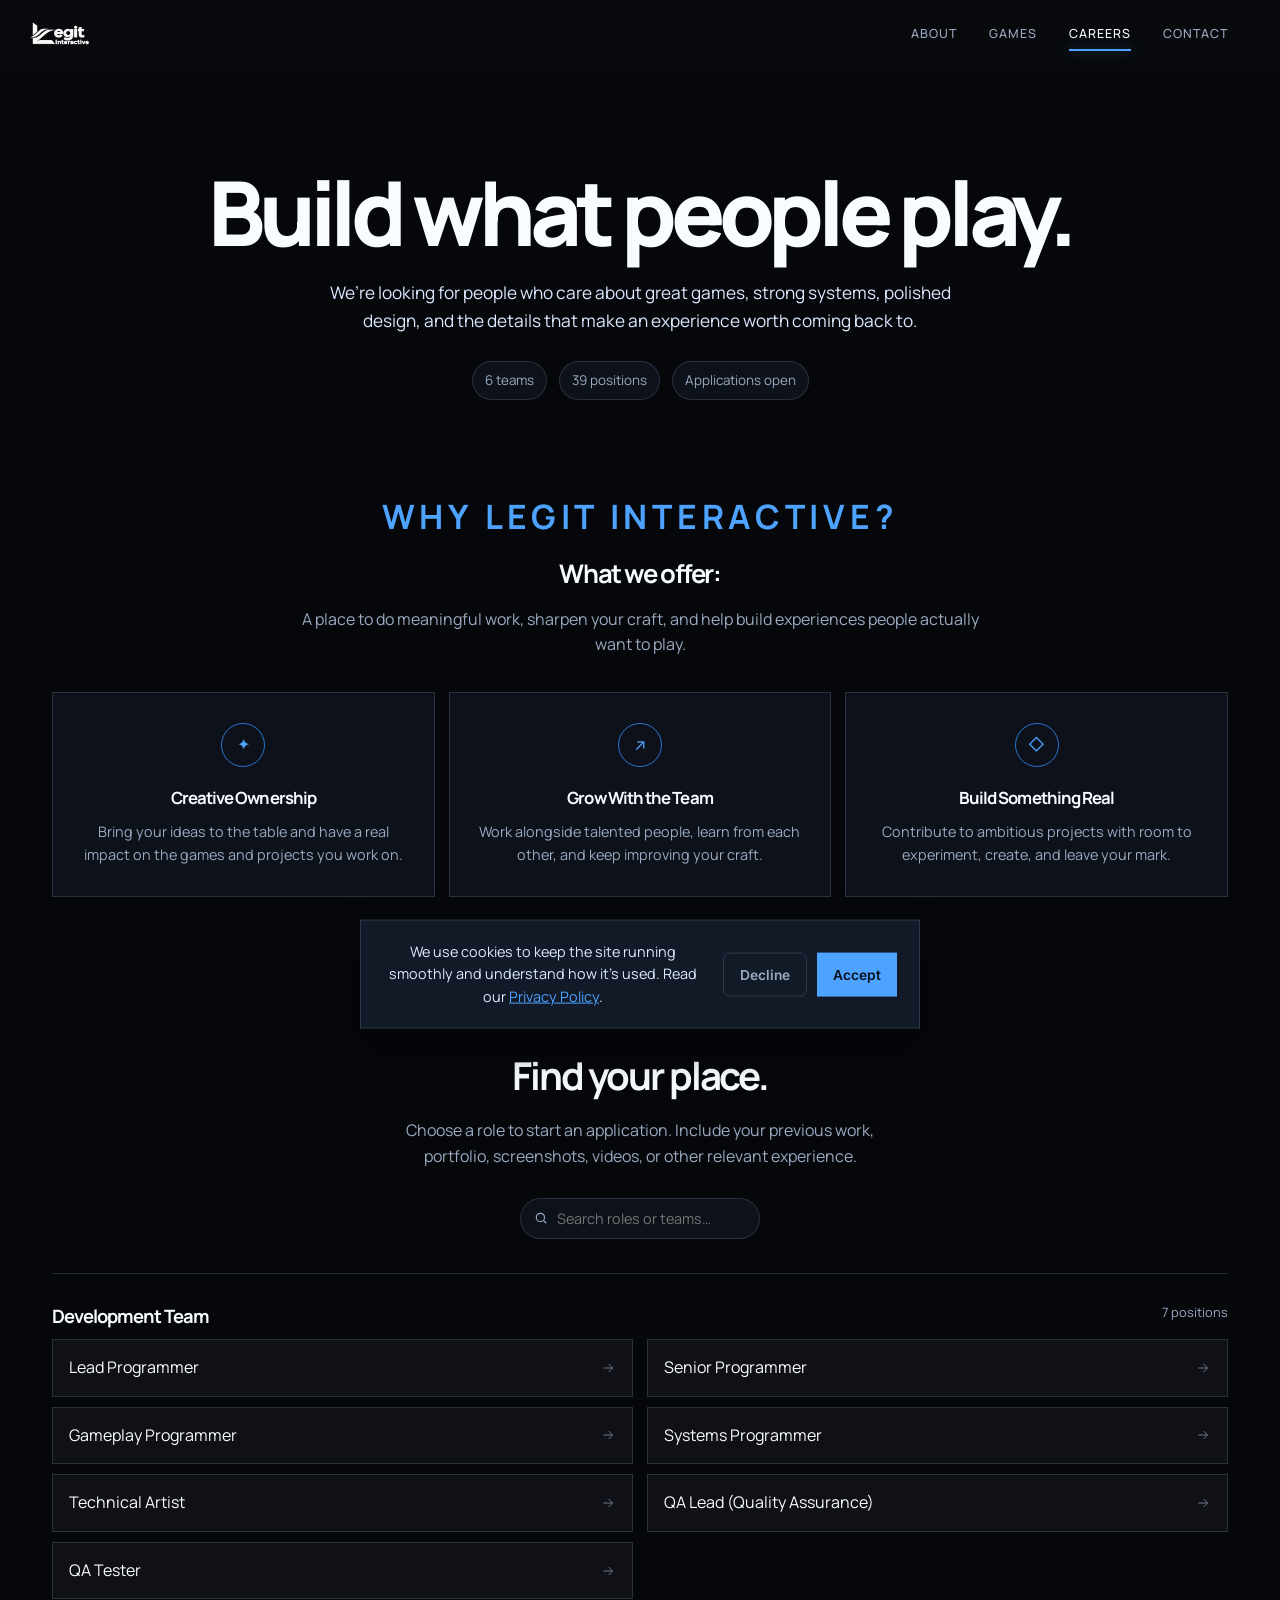
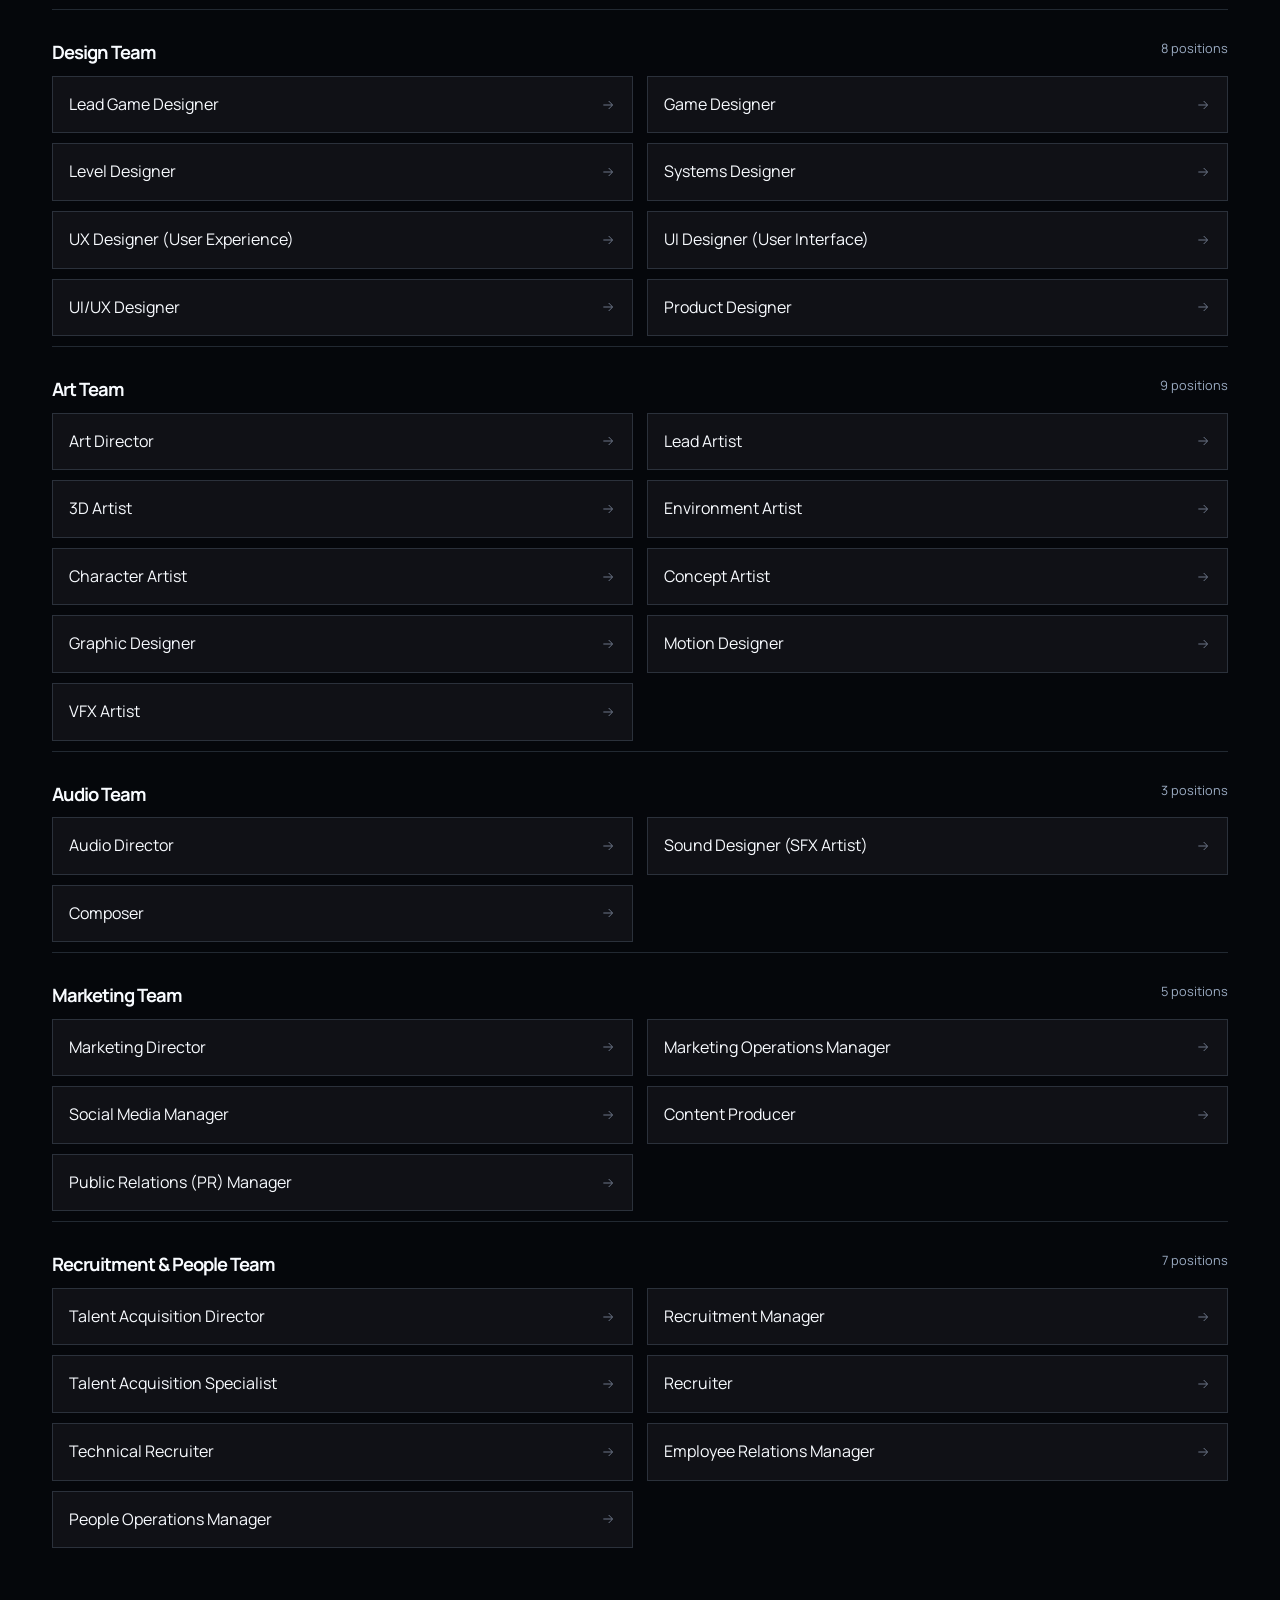
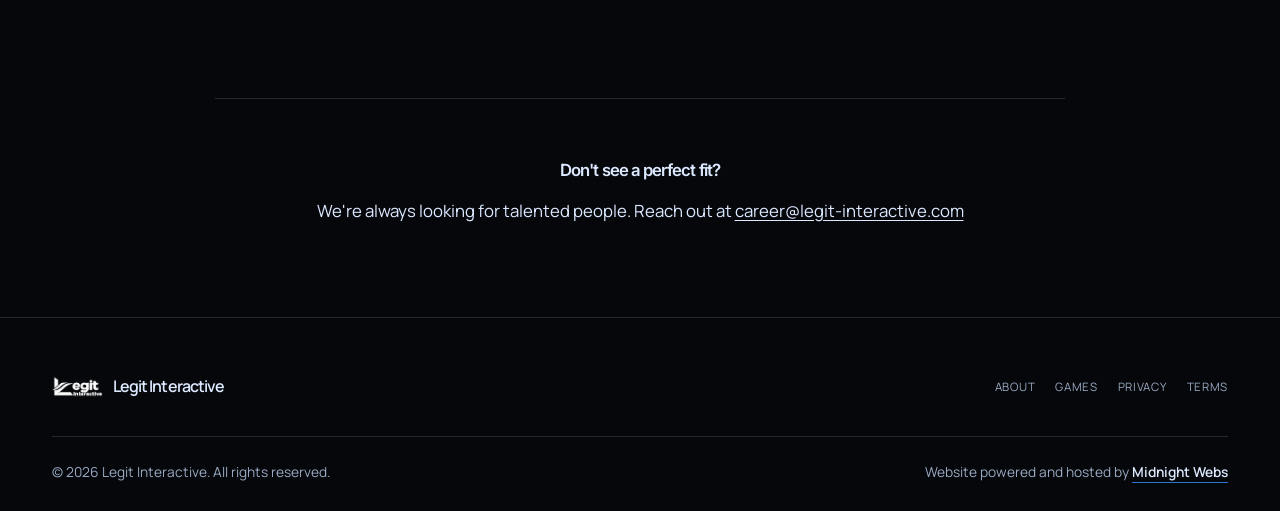
==== careers/index.html @ 6ffa9b50 "Add files via upload" ====
<!doctype html>
<html lang="en">
<head>
<meta charset="utf-8">
<meta name="viewport" content="width=device-width,initial-scale=1">
<title>Careers - Legit Interactive</title>
<meta name="description" content="Join Legit Interactive - explore open roles across development, design, art, audio, marketing, and recruitment as we build original games for Roblox.">
<link rel="icon" type="image/png" href="[data-uri]">
<link rel="preconnect" href="https://fonts.googleapis.com">
<link rel="preconnect" href="https://fonts.gstatic.com" crossorigin>
<link href="https://fonts.googleapis.com/css2?family=Bricolage+Grotesque:wght@400;500;600;700&family=Inter:wght@400;500;600;700&display=swap" rel="stylesheet">
<style>:root{--bg:#0d0e11;--surface:#15161b;--surface-2:#1c1e25;--line:#2a2c33;--silver:#dadce1;--ink:#f3f2ed;--muted:#93959d;--gold:#e7b54b;--gold-dim:#a9803a;--maxw:1180px}*{box-sizing:border-box}html{scroll-behavior:smooth}@media (prefers-reduced-motion: reduce){html{scroll-behavior:auto}*{animation-duration:.001ms !important;animation-iteration-count:1 !important;transition-duration:.001ms !important}}body{margin:0;background:var(--bg);color:var(--ink);font-family:Inter,sans-serif;line-height:1.6;-webkit-font-smoothing:antialiased;text-align:center}h1,h2,h3{font-family:'Bricolage Grotesque',sans-serif;margin:0}a{color:inherit}button,input,textarea{font:inherit}:focus-visible{outline:2px solid var(--gold);outline-offset:3px}#starfield{position:fixed;inset:0;z-index:-1;pointer-events:none}.site-nav{position:fixed;inset:0 0 auto;z-index:100;background:rgba(13,14,17,.72);backdrop-filter:blur(10px);border-bottom:1px solid transparent;transition:.3s}.site-nav.scrolled{border-color:var(--line)}.nav-inner{max-width:var(--maxw);margin:auto;padding:16px 32px;display:flex;align-items:center;justify-content:space-between}.brand{display:flex;align-items:center;margin-left:-22px}.brand img{height:26px;width:auto}.links{display:flex;gap:32px}.links a{text-decoration:none;color:var(--muted);font-size:.94rem;font-weight:500;transition:.2s}.links a:hover,.links a.active{color:var(--ink)}.menu-toggle{display:none;background:none;border:0;color:var(--ink);padding:6px}.hero{max-width:var(--maxw);margin:auto;padding:170px 32px 90px;text-align:center}.eyebrow{color:var(--gold);font-size:.78rem;font-weight:700;letter-spacing:.14em;text-transform:uppercase;margin-bottom:18px}.hero h1{font-size:clamp(3rem,7vw,5.8rem);line-height:.98;max-width:900px;margin-left:auto;margin-right:auto}.hero p{color:var(--silver);font-size:1.08rem;max-width:650px;margin:26px auto}.hero-meta{display:flex;gap:12px;flex-wrap:wrap;justify-content:center}.meta{border:1px solid var(--line);background:var(--surface);padding:8px 12px;border-radius:999px;color:var(--muted);font-size:.84rem}.jobs-section{padding:20px 0 110px}.jobs-wrap,.application-wrap,.footer-inner{max-width:var(--maxw);margin:auto;padding:0 32px}.section-heading{display:flex;flex-direction:column;align-items:center;gap:12px;margin-bottom:28px;text-align:center}.section-heading h2{font-size:clamp(1.8rem,3vw,2.5rem)}.section-heading p{color:var(--muted);max-width:520px;margin:0 auto}.search-wrap{position:relative;width:240px;max-width:100%;margin:0 auto 34px;transition:width .28s cubic-bezier(.16,1,.3,1)}.search-icon{position:absolute;top:50%;left:14px;transform:translateY(-50%);color:var(--muted);pointer-events:none}.search{display:block;width:100%;background:var(--surface);border:1px solid var(--line);color:var(--ink);border-radius:999px;padding:8px 14px 8px 36px;outline:0;text-align:left;font-size:.9rem;transition:border-color .2s ease}.search:focus{border-color:var(--gold-dim)}.team{border-top:1px solid var(--line);padding:28px 0 10px}.team-head{display:flex;justify-content:space-between;margin-bottom:8px}.team-head h3{font-size:1.15rem}.team-count{color:var(--muted);font-size:.8rem}.job-list{display:grid;grid-template-columns:repeat(2,1fr);gap:10px 14px}.job{display:flex;justify-content:space-between;align-items:center;gap:18px;padding:15px 16px;border:1px solid var(--line);background:rgba(21,22,27,.72);color:var(--ink);border-radius:10px;cursor:pointer;transition:.2s}.job:hover{transform:translateY(-1px);border-color:var(--gold-dim);background:var(--surface-2)}.job svg{width:16px;flex-shrink:0;color:var(--muted)}.no-results{display:none;color:var(--muted);padding:30px 0;border-top:1px solid var(--line)}
.why{padding:0 0 90px}.why-wrap{max-width:var(--maxw);margin:auto;padding:0 32px;text-align:center}.why-intro{max-width:700px;margin:0 auto 34px}.why-intro .eyebrow{font-size:2.1rem;letter-spacing:.02em;margin-bottom:10px}.why-intro h2{font-size:1.6rem}.why-intro p{color:var(--muted);margin:12px auto 0}.why-grid{display:grid;grid-template-columns:repeat(3,1fr);gap:14px}.why-card{padding:30px 24px;border:1px solid var(--line);background:var(--surface);border-radius:14px}.why-icon{width:44px;height:44px;border:1px solid var(--gold-dim);border-radius:50%;display:grid;place-items:center;margin:0 auto 18px;color:var(--gold)}.why-card h3{font-size:1.05rem;margin-bottom:8px}.why-card p{color:var(--muted);font-size:.9rem;margin:0}

.application{display:none;padding:100px 0 120px;border-top:1px solid var(--line);background:var(--surface)}.application.show{display:block}.application-grid{display:grid;grid-template-columns:.75fr 1.25fr;gap:70px}.application-intro h2{font-size:clamp(2rem,4vw,3.2rem);line-height:1.05}.application-intro p{color:var(--muted);max-width:390px}.selected-badge{display:inline-flex;margin-top:20px;padding:9px 12px;border:1px solid var(--gold-dim);color:var(--gold);border-radius:999px;font-size:.82rem;font-weight:600}.form-card{background:var(--bg);border:1px solid var(--line);border-radius:14px;padding:26px}.field{margin-bottom:18px}.field label{display:block;color:var(--silver);font-size:.86rem;font-weight:600;margin-bottom:8px}.field input,.field textarea{width:100%;border:1px solid var(--line);background:var(--surface);color:var(--ink);border-radius:9px;padding:12px 13px;outline:0;text-align:left}.field input:focus,.field textarea:focus{border-color:var(--gold-dim)}.field textarea{min-height:270px;resize:vertical}.two{display:grid;grid-template-columns:1fr 1fr;gap:14px}.file-box{border:1px dashed #3a3c44;border-radius:9px;padding:14px;background:var(--surface)}.file-box input{border:0;padding:0;background:none}.hint{color:var(--muted);font-size:.76rem;margin-top:7px}.submit-row{display:flex;align-items:center;justify-content:space-between;gap:18px}.submit{border:0;background:var(--gold);color:#141209;padding:13px 20px;border-radius:9px;font-weight:700;cursor:pointer}.back{border:0;background:none;color:var(--muted);cursor:pointer}.back:hover{color:var(--ink)}footer{border-top:1px solid var(--line);padding:56px 0 28px}.footer-top{display:flex;justify-content:space-between;align-items:center;gap:32px;flex-wrap:wrap;padding-bottom:36px;border-bottom:1px solid var(--line)}.footer-brand{display:flex;align-items:center;gap:10px}.footer-brand img{height:22px}.footer-brand span{font-family:'Bricolage Grotesque';font-weight:600;color:var(--silver)}.footer-links{display:flex;gap:24px}.footer-links a{color:var(--muted);text-decoration:none;font-size:.9rem}.footer-bottom{padding-top:24px;display:flex;justify-content:space-between;align-items:center;gap:16px;flex-wrap:wrap;color:var(--muted);font-size:.86rem}.footer-bottom a.midnight{color:var(--silver);text-decoration:none;font-weight:600;border-bottom:1px solid var(--gold-dim);padding-bottom:1px;transition:color .2s ease, border-color .2s ease}.footer-bottom a.midnight:hover{color:var(--gold);border-color:var(--gold)}.cookie-banner{position:fixed;left:24px;right:24px;bottom:24px;max-width:560px;margin:0 auto;background:var(--surface-2);border:1px solid var(--line);border-radius:12px;padding:20px 22px;display:flex;align-items:center;gap:20px;box-shadow:0 20px 40px rgba(0,0,0,.4);z-index:200;transform:translateY(140%);transition:transform .5s cubic-bezier(.16,1,.3,1)}.cookie-banner.show{transform:translateY(0)}.cookie-banner p{margin:0;font-size:.9rem;color:var(--silver);line-height:1.55;flex:1}.cookie-actions{display:flex;gap:10px;flex-shrink:0}.cookie-actions button{border:none;border-radius:7px;padding:10px 16px;font-size:.86rem;font-weight:600;cursor:pointer;font-family:Inter,sans-serif}.cookie-accept{background:var(--gold);color:#141209}.cookie-accept:hover{background:#f2c667}.cookie-decline{background:transparent;color:var(--muted);border:1px solid var(--line) !important}.cookie-decline:hover{color:var(--ink)}@media(max-width:860px){.links{position:fixed;top:64px;left:0;right:0;background:var(--bg);border-bottom:1px solid var(--line);flex-direction:column;gap:0;padding:8px 32px 20px;transform:translateY(-140%);opacity:0;pointer-events:none;transition:.35s}.links.open{transform:translateY(0);opacity:1;pointer-events:auto}.links a{width:100%;padding:12px 0}.menu-toggle{display:block}.section-heading{display:block}.section-heading p{text-align:center;margin-top:10px}.why-grid{grid-template-columns:1fr}.why-wrap{padding-left:20px;padding-right:20px}.job-list{grid-template-columns:1fr}.application-grid{grid-template-columns:1fr;gap:38px}.two{grid-template-columns:1fr}}@media(max-width:560px){.nav-inner,.hero,.jobs-wrap,.application-wrap,.footer-inner{padding-left:20px;padding-right:20px}.form-card{padding:18px}.submit-row{flex-direction:column-reverse;align-items:stretch}.submit{width:100%}.back{text-align:center}.cookie-banner{left:16px;right:16px;bottom:16px;flex-direction:column;align-items:stretch}.cookie-actions{justify-content:flex-end}}
.fit-section{padding:30px 32px 85px;text-align:center}
.fit-wrap{max-width:850px;margin:0 auto;border-top:1px solid var(--line);padding-top:58px}
.fit-eyebrow{color:var(--gold);font-size:.75rem;font-weight:700;letter-spacing:.14em;text-transform:uppercase;margin-bottom:12px}
.fit-wrap h2{font-family:Inter,sans-serif;font-size:1.05rem;font-weight:600;color:var(--silver)}
.fit-wrap p{font-size:1.05rem;color:var(--silver);margin:14px auto 0}
.fit-wrap a{color:var(--silver);text-underline-offset:3px}
.fit-wrap a:hover{color:var(--gold)}
.rights{color:var(--silver);font-size:1.05rem;margin:25px auto 0;max-width:800px}
.rights strong{color:var(--silver);font-weight:500}
.rights a{color:var(--silver)}
.rights{display:none!important}
.fit-section{padding-bottom:92px}
.why-card,.job,.form-card{border-radius:0!important}
.job:hover{border-color:var(--gold)!important}
.submit{background:var(--gold)!important;color:#101307!important;border-radius:0!important}
.footer-links{flex-wrap:wrap}


</style>
<link rel="stylesheet" href="../assets/refresh.css">
</head>
<body>
<canvas id="starfield">
</canvas>
<header class="site-nav" id="siteNav">
<div class="nav-inner">
<a href="../index.html" class="brand">
<img src="[data-uri]" alt="Legit Interactive">
</a>
<button class="menu-toggle" id="menuToggle" aria-label="Toggle menu" aria-expanded="false">
<svg viewBox="0 0 24 24" width="22" height="22" fill="none" stroke="currentColor" stroke-width="1.8">
<path d="M3 6h18M3 12h18M3 18h18"/>
</svg>
</button>
<nav class="links" id="navLinks">
<a href="../index.html#about">About</a>
<a href="../index.html#games">Games</a>
<a href="/careers/" class="active">Careers</a>
<a href="../index.html#contact">Contact</a>
</nav>
</div>
</header>
<main>
<section class="hero">
<h1>Build what people play.</h1>
<p>We’re looking for people who care about great games, strong systems, polished design, and the details that make an experience worth coming back to.</p>
<div class="hero-meta">
<span class="meta">6 teams</span>
<span class="meta">39 positions</span>
<span class="meta">Applications open</span>
</div>
</section>
<section class="why">
  <div class="why-wrap">
    <div class="why-intro">
      <div class="eyebrow">Why Legit Interactive?</div>
      <h2>What we offer:</h2>
      <p>A place to do meaningful work, sharpen your craft, and help build experiences people actually want to play.</p>
    </div>
    <div class="why-grid">
      <article class="why-card">
<div class="why-icon">✦</div>
<h3>Creative Ownership</h3>
<p>Bring your ideas to the table and have a real impact on the games and projects you work on.</p>
</article>
      <article class="why-card">
<div class="why-icon">↗</div>
<h3>Grow With the Team</h3>
<p>Work alongside talented people, learn from each other, and keep improving your craft.</p>
</article>
      <article class="why-card">
<div class="why-icon">◇</div>
<h3>Build Something Real</h3>
<p>Contribute to ambitious projects with room to experiment, create, and leave your mark.</p>
</article>
    </div>
  </div>
</section>

<script src="../assets/site.js"></script>
<section class="jobs-section">
<div class="jobs-wrap">
<div class="section-heading">
<div>
<div class="eyebrow">Open positions</div>
<h2>Find your place.</h2>
</div>
<p>Choose a role to start an application. Include your previous work, portfolio, screenshots, videos, or other relevant experience.</p>
</div>
<div class="search-wrap" id="searchWrap">
<svg class="search-icon" viewBox="0 0 24 24" width="14" height="14" fill="none" stroke="currentColor" stroke-width="2">
<circle cx="11" cy="11" r="7"/>
<path d="m21 21-4.3-4.3"/>
</svg>
<input class="search" id="jobSearch" type="search" placeholder="Search roles or teams…">
</div>
<div id="teams">
</div>
<div class="no-results" id="noResults">No roles match your search.</div>
</div>
</section>
<section class="application" id="application">
<div class="application-wrap">
<button type="button" class="application-close" id="closeApplication" aria-label="Close application">×</button>
<div class="application-grid">
<div class="application-intro">
<div class="eyebrow">Application</div>
<h2>Tell us what you can build.</h2>
<p>Give us a clear picture of your experience. Links to previous work, portfolios, games, GitHub projects, videos, screenshots, or other examples are welcome.</p>
<div class="selected-badge" id="selectedBadge">Role selected</div>
</div>
<form class="form-card" id="careerForm" action="https://formsubmit.co/career@legit-interactive.com" method="POST" enctype="multipart/form-data">
<input type="hidden" name="_subject" id="emailSubject">
<input type="hidden" name="_captcha" value="false">
<input type="hidden" name="_template" value="table">
<input type="hidden" name="Selected Position" id="selectedPosition">
<div class="two">
<div class="field">
<label>Name</label>
<input name="Name" required placeholder="Your name">
</div>
<div class="field">
<label>Email</label>
<input name="Email" type="email" required placeholder="you@example.com">
</div>
</div>
<div class="two">
<div class="field">
<label>Roblox username</label>
<input name="Roblox Username" placeholder="@username">
</div>
<div class="field">
<label>Portfolio / links</label>
<input name="Portfolio" placeholder="https://…">
</div>
</div>
<div class="field">
<label>Experience & previous work</label>
<textarea name="Experience" required placeholder="Tell us about your experience, what you’ve worked on, what you contributed, and why you’d be a good fit for this role.">
</textarea>
<div class="hint">You can paste multiple links here too.</div>
</div>
<div class="field">
<label>Attachments</label>
<div class="file-box">
<input name="Attachments" id="attachments" type="file" multiple accept="image/*,.pdf,.zip,.rar,.txt,.doc,.docx">
<div class="hint">Add screenshots, artwork, documents, or other examples of your work.</div>
</div>
</div>
<div class="application-consents">
<label><input type="checkbox" id="ageConsent" required> <span>I confirm that I am 16 years of age or older.</span></label>
<label><input type="checkbox" id="legalConsent" required> <span>I agree to the <a href="../terms/" target="_blank" rel="noopener">Terms &amp; Conditions</a> and <a href="../privacy/" target="_blank" rel="noopener">Privacy Policy</a>.</span></label>
</div>
<div class="submit-row">
<button type="button" class="back" id="backToJobs">← Choose another role</button>
<button type="submit" class="submit" disabled>Send application</button>
</div>
</form>
</div>
</div>
</section>
<section class="fit-section">
<div class="fit-wrap">
<h2>Don't see a perfect fit?</h2>
<p>We're always looking for talented people. Reach out at <a href="mailto:career@legit-interactive.com">career@legit-interactive.com</a>
</p>
</div>
</section>
</main>
<footer>
<div class="footer-inner">
<div class="footer-top">
<div class="footer-brand">
<img src="[data-uri]" alt="Legit Interactive">
<span>Legit Interactive</span>
</div>
<div class="footer-links">
<a href="../index.html#about">About</a>
<a href="../index.html#games">Games</a>
<a href="../privacy/">Privacy</a>
<a href="../terms/">Terms</a>
</div>
</div>
<div class="footer-bottom">
<span>© 2026 Legit Interactive. All rights reserved.</span>
<span>Website powered and hosted by <a class="midnight" href="https://midnightwebs.com" target="_blank" rel="noopener">Midnight Webs</a>
</span>
</div>
</div>
</footer>
<script>const jobs={"Development Team": ["Lead Programmer", "Senior Programmer", "Gameplay Programmer", "Systems Programmer", "Technical Artist", "QA Lead (Quality Assurance)", "QA Tester"], "Design Team": ["Lead Game Designer", "Game Designer", "Level Designer", "Systems Designer", "UX Designer (User Experience)", "UI Designer (User Interface)", "UI/UX Designer", "Product Designer"], "Art Team": ["Art Director", "Lead Artist", "3D Artist", "Environment Artist", "Character Artist", "Concept Artist", "Graphic Designer", "Motion Designer", "VFX Artist"], "Audio Team": ["Audio Director", "Sound Designer (SFX Artist)", "Composer"], "Marketing Team": ["Marketing Director", "Marketing Operations Manager", "Social Media Manager", "Content Producer", "Public Relations (PR) Manager"], "Recruitment & People Team": ["Talent Acquisition Director", "Recruitment Manager", "Talent Acquisition Specialist", "Recruiter", "Technical Recruiter", "Employee Relations Manager", "People Operations Manager"]};const teams=document.getElementById('teams'),search=document.getElementById('jobSearch'),app=document.getElementById('application'),badge=document.getElementById('selectedBadge'),selected=document.getElementById('selectedPosition'),subject=document.getElementById('emailSubject');function render(q=''){q=q.toLowerCase().trim();teams.innerHTML='';let count=0;Object.entries(jobs).forEach(([team,roles])=>{const r=roles.filter(x=>!q||team.toLowerCase().includes(q)||x.toLowerCase().includes(q));if(!r.length)return;count+=r.length;const el=document.createElement('div');el.className='team';el.innerHTML=`<div class="team-head">
<h3>${team}</h3>
<span class="team-count">${r.length} ${r.length===1?'position':'positions'}</span>
</div>
<div class="job-list">${r.map(x=>`<button type="button" class="job" data-job="${x.replaceAll('"','&quot;')}">
<span>${x}</span>
<svg viewBox="0 0 24 24" fill="none" stroke="currentColor">
<path d="M5 12h13M13 6l6 6-6 6"/>
</svg>
</button>`).join('')}</div>`;teams.appendChild(el);});document.getElementById('noResults').style.display=count?'none':'block';document.querySelectorAll('.job').forEach(b=>b.onclick=()=>openApp(b.dataset.job))}function openApp(role){badge.textContent=role;selected.value=role;subject.value=role+' Application';app.classList.add('show');history.replaceState(null,'','#application');app.scrollIntoView({behavior:'smooth'})}search.oninput=()=>render(search.value);(function(){const wrap=document.getElementById('searchWrap'),input=document.getElementById('jobSearch');if(!wrap||!input)return;const baseWidth=240,maxWidth=420,buffer=64;const measurer=document.createElement('span');measurer.style.cssText='position:fixed;visibility:hidden;white-space:pre;top:-9999px;left:-9999px;';document.body.appendChild(measurer);function resize(){const cs=getComputedStyle(input);measurer.style.font=cs.font;measurer.style.letterSpacing=cs.letterSpacing;measurer.textContent=input.value||input.placeholder||'';const needed=measurer.offsetWidth+buffer;const containerLimit=wrap.parentElement?wrap.parentElement.clientWidth:maxWidth;const cap=Math.max(baseWidth,Math.min(maxWidth,containerLimit));const target=Math.max(baseWidth,Math.min(needed,cap));wrap.style.width=target+'px';}input.addEventListener('input',resize);window.addEventListener('resize',resize);resize();})();document.getElementById('backToJobs').onclick=()=>{app.classList.remove('show');history.replaceState(null,'','#careers');document.querySelector('.jobs-section').scrollIntoView({behavior:'smooth'})};const nav=document.getElementById('siteNav');addEventListener('scroll',()=>nav.classList.toggle('scrolled',scrollY>12),{passive:true});const toggle=document.getElementById('menuToggle'),links=document.getElementById('navLinks');toggle.onclick=()=>{const o=links.classList.toggle('open');toggle.setAttribute('aria-expanded',o)};links.querySelectorAll('a').forEach(a=>a.onclick=()=>{links.classList.remove('open');toggle.setAttribute('aria-expanded','false')});(function(){const canvas=document.getElementById('starfield');const ctx=canvas.getContext('2d');const reduced=window.matchMedia('(prefers-reduced-motion: reduce)').matches;let stars=[];let w=0,h=0;function initStars(){const density=11000;const count=Math.min(220,Math.floor((w*h)/density));stars=Array.from({length:count},()=>({x:Math.random()*w,y:Math.random()*h,r:Math.random()*1.3+0.3,baseAlpha:Math.random()*0.45+0.25,twinkleSpeed:Math.random()*0.0016+0.0006,twinklePhase:Math.random()*Math.PI*2,driftX:(Math.random()-0.5)*0.045,driftY:-(Math.random()*0.03+0.008)}));}function resize(){const dpr=Math.min(window.devicePixelRatio||1,2);w=window.innerWidth;h=window.innerHeight;canvas.width=w*dpr;canvas.height=h*dpr;canvas.style.width=w+'px';canvas.style.height=h+'px';ctx.setTransform(dpr,0,0,dpr,0,0);initStars();if(reduced)render(0);}function render(t){ctx.clearRect(0,0,w,h);for(const s of stars){if(!reduced){s.x+=s.driftX;s.y+=s.driftY;if(s.x<-4)s.x=w+4;if(s.x>w+4)s.x=-4;if(s.y<-4)s.y=h+4;}const alpha=reduced?s.baseAlpha:s.baseAlpha+Math.sin(t*s.twinkleSpeed+s.twinklePhase)*0.25;ctx.beginPath();ctx.arc(s.x,s.y,s.r,0,Math.PI*2);ctx.fillStyle=`rgba(218,220,225,${Math.max(0,Math.min(1,alpha))})`;ctx.fill();}if(!reduced)requestAnimationFrame(render);}resize();window.addEventListener('resize',resize);requestAnimationFrame(render);})();render();(function(){const banner=document.getElementById('cookieBanner');const accept=document.getElementById('cookieAccept');const decline=document.getElementById('cookieDecline');function hasConsentCookie(){return document.cookie.split('; ').some(c=>c.startsWith('legit_cookie_consent='));}function setConsentCookie(value){const oneYear=60*60*24*365;document.cookie=`legit_cookie_consent=${value}; max-age=${oneYear}; path=/; SameSite=Lax`;}if(!hasConsentCookie()){window.setTimeout(()=>banner.classList.add('show'),900);}accept.addEventListener('click',()=>{setConsentCookie('accepted');banner.classList.remove('show');});decline.addEventListener('click',()=>{setConsentCookie('declined');banner.classList.remove('show');});})();</script>
<div class="cookie-banner" id="cookieBanner" role="dialog" aria-live="polite" aria-label="Cookie notice">
<p>We use cookies to keep the site running smoothly and understand how it's used. Read our <a href="../privacy/">Privacy Policy</a>.</p>
<div class="cookie-actions">
<button class="cookie-decline" id="cookieDecline">Decline</button>
<button class="cookie-accept" id="cookieAccept">Accept</button>
</div>
</div>
</body>
</html>
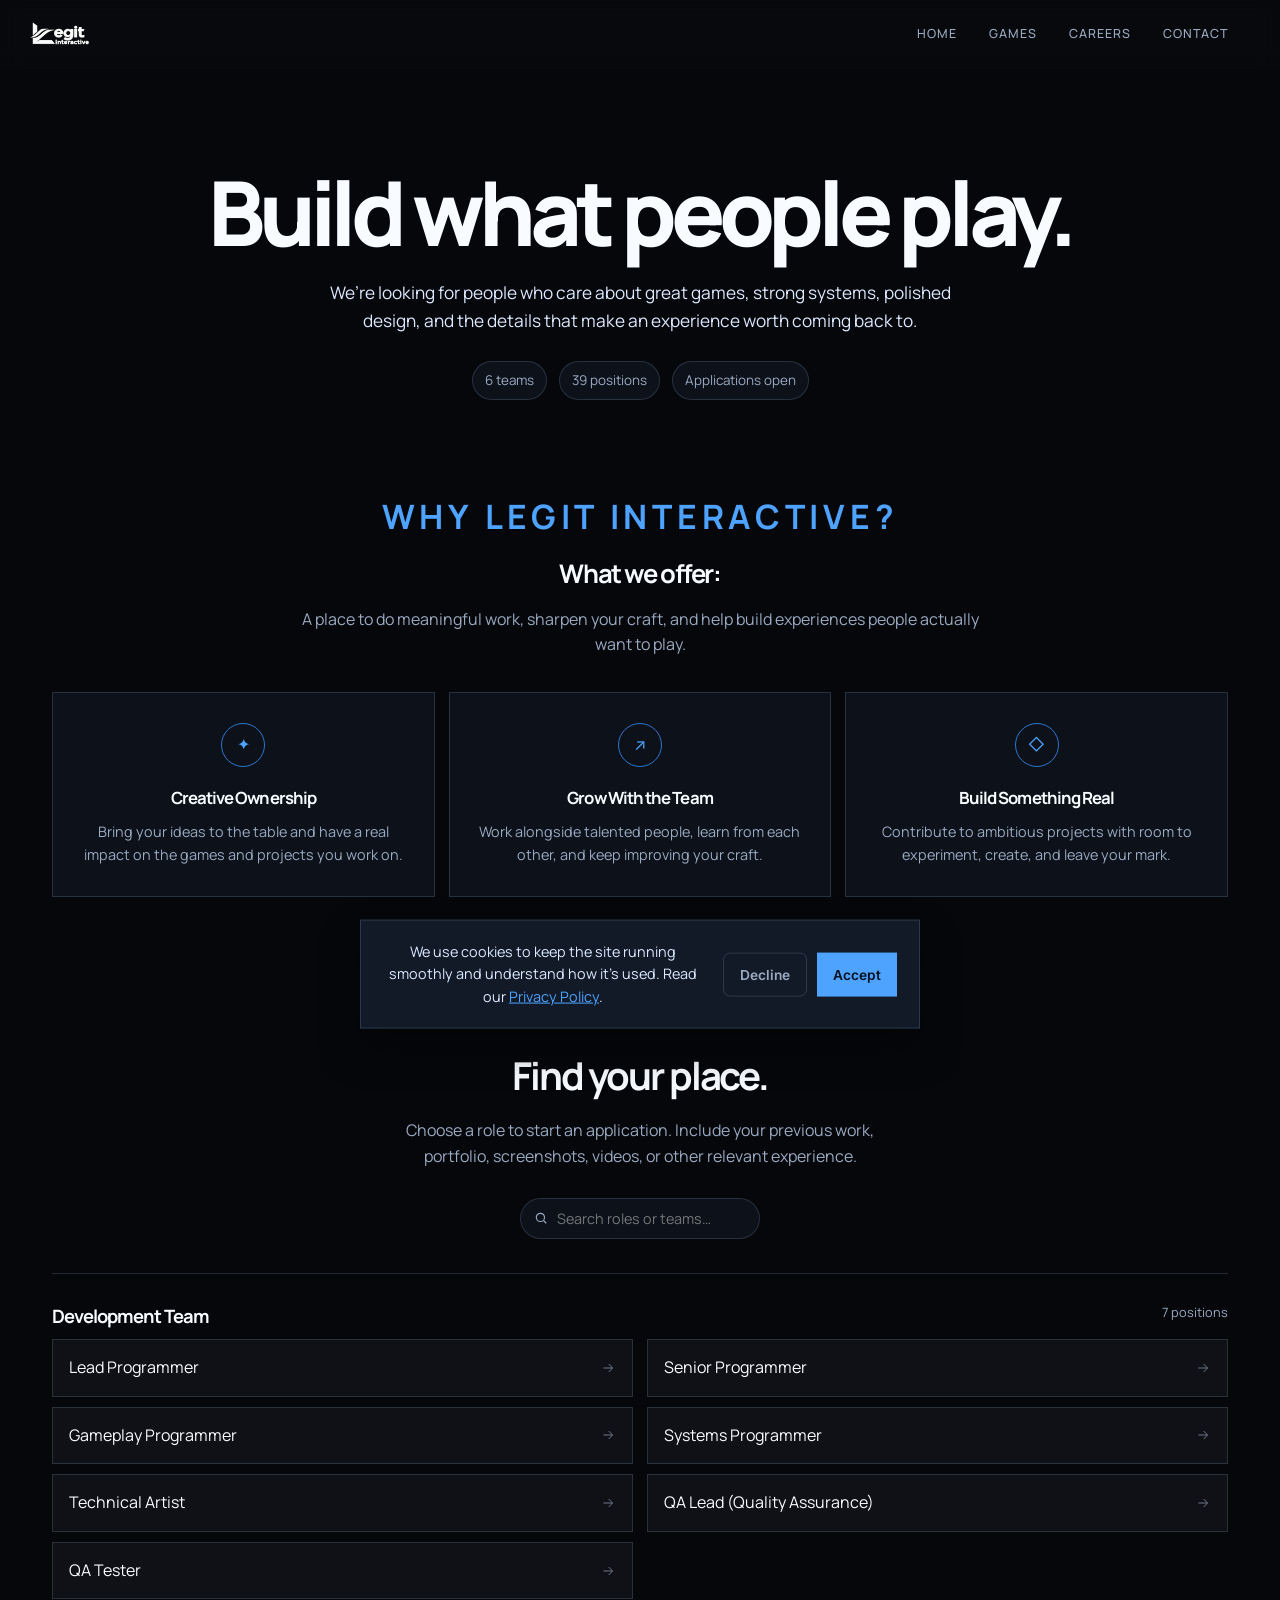
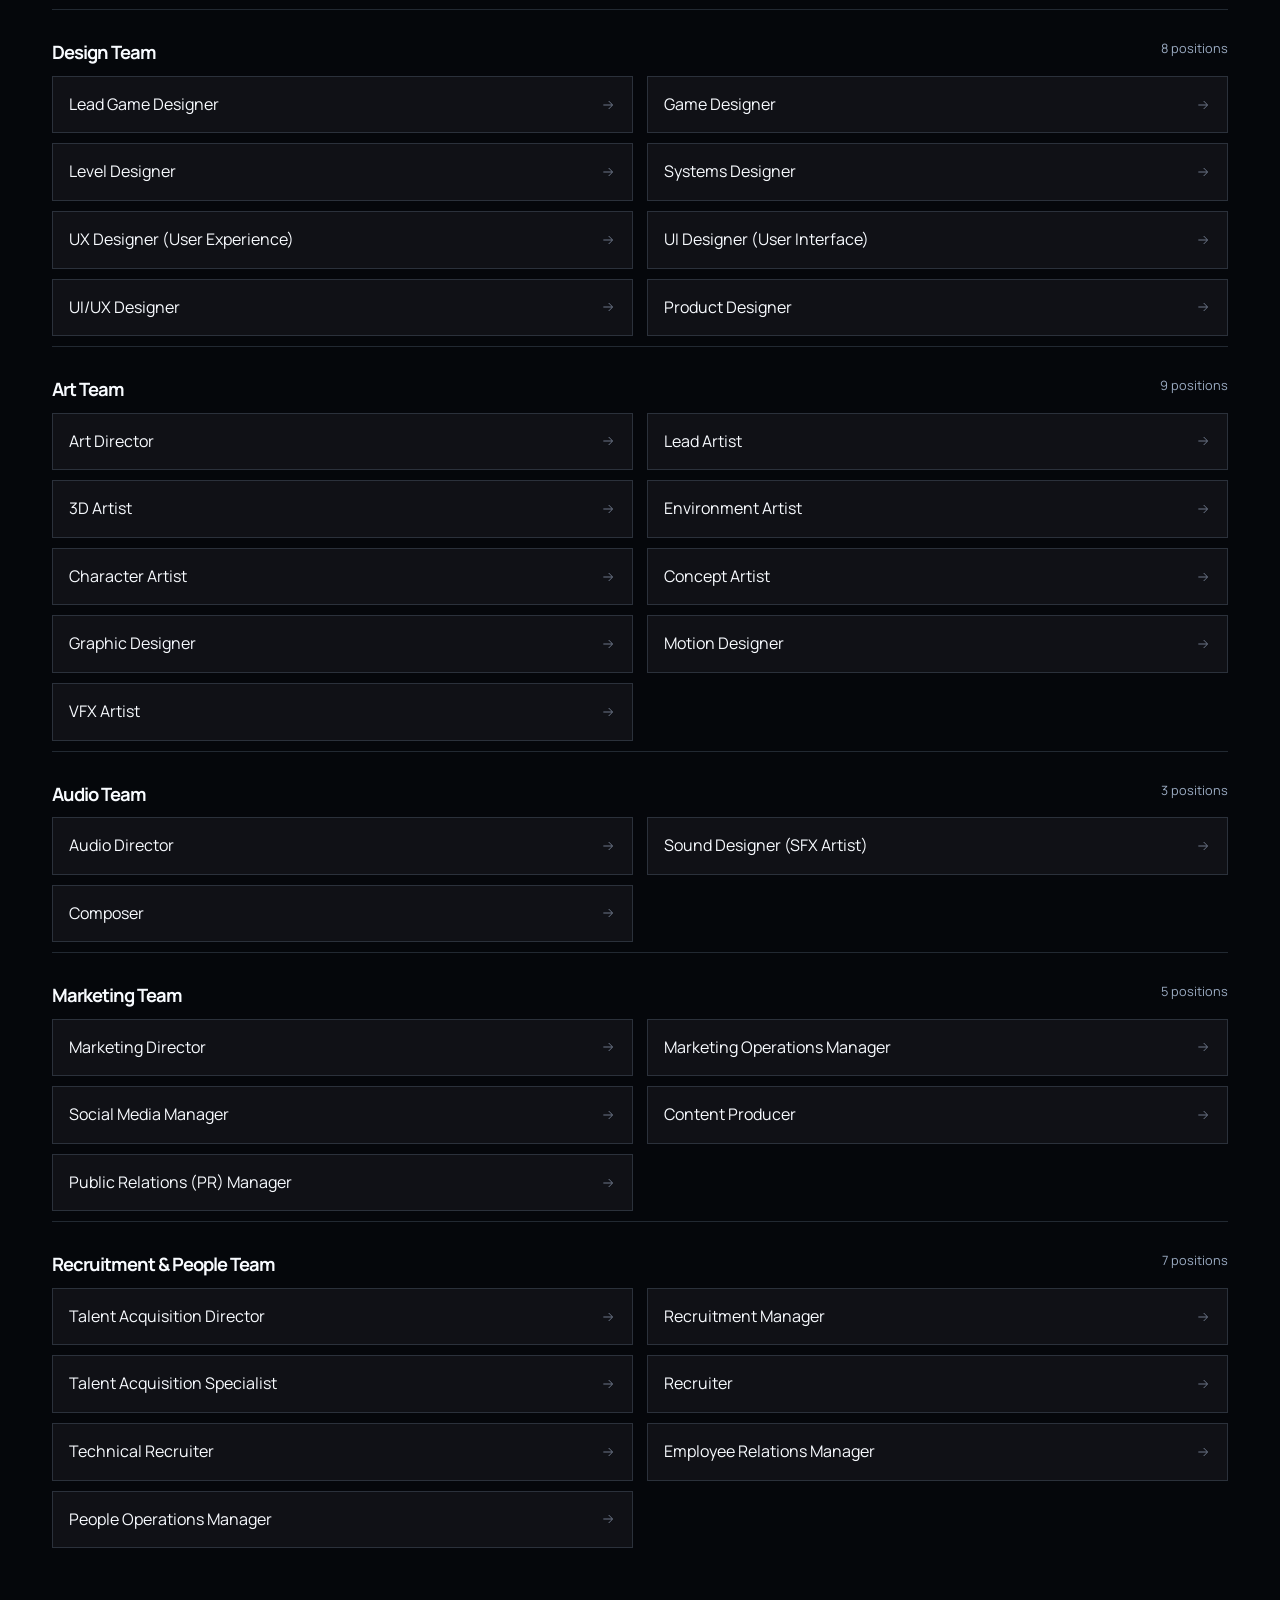
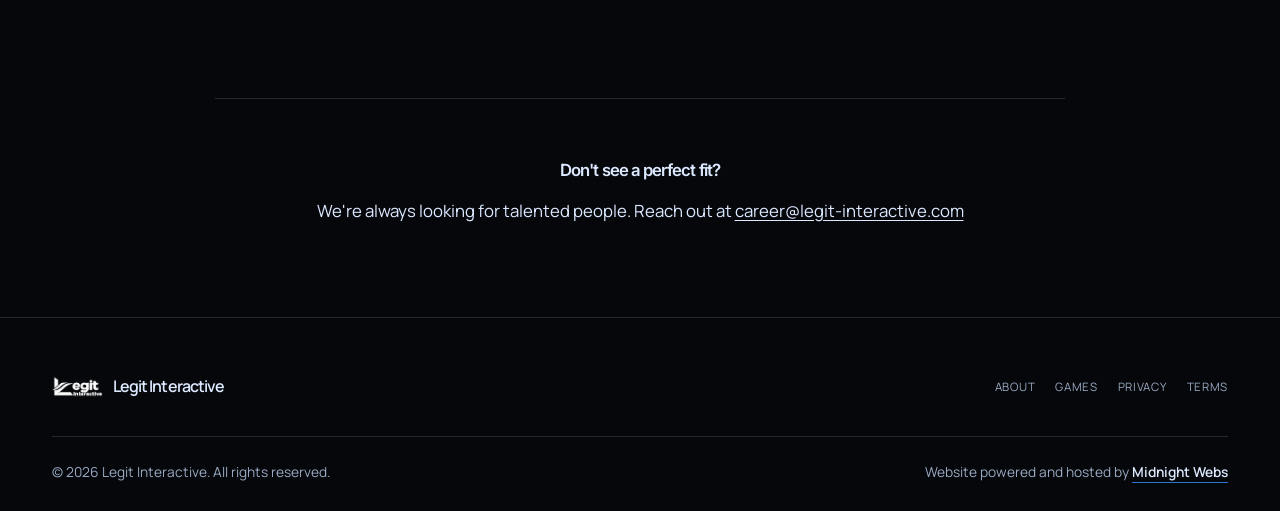
==== commit a07be7f6: "Add files via upload" ====
--- a/careers/index.html
+++ b/careers/index.html
@@ -9,7 +9,7 @@
 <link rel="preconnect" href="https://fonts.googleapis.com">
 <link rel="preconnect" href="https://fonts.gstatic.com" crossorigin>
 <link href="https://fonts.googleapis.com/css2?family=Bricolage+Grotesque:wght@400;500;600;700&family=Inter:wght@400;500;600;700&display=swap" rel="stylesheet">
-<style>:root{--bg:#0d0e11;--surface:#15161b;--surface-2:#1c1e25;--line:#2a2c33;--silver:#dadce1;--ink:#f3f2ed;--muted:#93959d;--gold:#e7b54b;--gold-dim:#a9803a;--maxw:1180px}*{box-sizing:border-box}html{scroll-behavior:smooth}@media (prefers-reduced-motion: reduce){html{scroll-behavior:auto}*{animation-duration:.001ms !important;animation-iteration-count:1 !important;transition-duration:.001ms !important}}body{margin:0;background:var(--bg);color:var(--ink);font-family:Inter,sans-serif;line-height:1.6;-webkit-font-smoothing:antialiased;text-align:center}h1,h2,h3{font-family:'Bricolage Grotesque',sans-serif;margin:0}a{color:inherit}button,input,textarea{font:inherit}:focus-visible{outline:2px solid var(--gold);outline-offset:3px}#starfield{position:fixed;inset:0;z-index:-1;pointer-events:none}.site-nav{position:fixed;inset:0 0 auto;z-index:100;background:rgba(13,14,17,.72);backdrop-filter:blur(10px);border-bottom:1px solid transparent;transition:.3s}.site-nav.scrolled{border-color:var(--line)}.nav-inner{max-width:var(--maxw);margin:auto;padding:16px 32px;display:flex;align-items:center;justify-content:space-between}.brand{display:flex;align-items:center;margin-left:-22px}.brand img{height:26px;width:auto}.links{display:flex;gap:32px}.links a{text-decoration:none;color:var(--muted);font-size:.94rem;font-weight:500;transition:.2s}.links a:hover,.links a.active{color:var(--ink)}.menu-toggle{display:none;background:none;border:0;color:var(--ink);padding:6px}.hero{max-width:var(--maxw);margin:auto;padding:170px 32px 90px;text-align:center}.eyebrow{color:var(--gold);font-size:.78rem;font-weight:700;letter-spacing:.14em;text-transform:uppercase;margin-bottom:18px}.hero h1{font-size:clamp(3rem,7vw,5.8rem);line-height:.98;max-width:900px;margin-left:auto;margin-right:auto}.hero p{color:var(--silver);font-size:1.08rem;max-width:650px;margin:26px auto}.hero-meta{display:flex;gap:12px;flex-wrap:wrap;justify-content:center}.meta{border:1px solid var(--line);background:var(--surface);padding:8px 12px;border-radius:999px;color:var(--muted);font-size:.84rem}.jobs-section{padding:20px 0 110px}.jobs-wrap,.application-wrap,.footer-inner{max-width:var(--maxw);margin:auto;padding:0 32px}.section-heading{display:flex;flex-direction:column;align-items:center;gap:12px;margin-bottom:28px;text-align:center}.section-heading h2{font-size:clamp(1.8rem,3vw,2.5rem)}.section-heading p{color:var(--muted);max-width:520px;margin:0 auto}.search-wrap{position:relative;width:240px;max-width:100%;margin:0 auto 34px;transition:width .28s cubic-bezier(.16,1,.3,1)}.search-icon{position:absolute;top:50%;left:14px;transform:translateY(-50%);color:var(--muted);pointer-events:none}.search{display:block;width:100%;background:var(--surface);border:1px solid var(--line);color:var(--ink);border-radius:999px;padding:8px 14px 8px 36px;outline:0;text-align:left;font-size:.9rem;transition:border-color .2s ease}.search:focus{border-color:var(--gold-dim)}.team{border-top:1px solid var(--line);padding:28px 0 10px}.team-head{display:flex;justify-content:space-between;margin-bottom:8px}.team-head h3{font-size:1.15rem}.team-count{color:var(--muted);font-size:.8rem}.job-list{display:grid;grid-template-columns:repeat(2,1fr);gap:10px 14px}.job{display:flex;justify-content:space-between;align-items:center;gap:18px;padding:15px 16px;border:1px solid var(--line);background:rgba(21,22,27,.72);color:var(--ink);border-radius:10px;cursor:pointer;transition:.2s}.job:hover{transform:translateY(-1px);border-color:var(--gold-dim);background:var(--surface-2)}.job svg{width:16px;flex-shrink:0;color:var(--muted)}.no-results{display:none;color:var(--muted);padding:30px 0;border-top:1px solid var(--line)}
+<style>:root{--bg:#0d0e11;--surface:#15161b;--surface-2:#1c1e25;--line:#2a2c33;--silver:#dadce1;--ink:#f3f2ed;--muted:#93959d;--gold:#e7b54b;--gold-dim:#a9803a;--maxw:1180px}*{box-sizing:border-box}html{scroll-behavior:smooth}@media (prefers-reduced-motion: reduce){html{scroll-behavior:auto}*{animation-duration:.001ms !important;animation-iteration-count:1 !important;transition-duration:.001ms !important}}body{margin:0;background:var(--bg);color:var(--ink);font-family:Inter,sans-serif;line-height:1.6;-webkit-font-smoothing:antialiased;text-align:center}h1,h2,h3{font-family:'Bricolage Grotesque',sans-serif;margin:0}a{color:inherit}button,input,textarea{font:inherit}:focus-visible{outline:2px solid var(--gold);outline-offset:3px}#starfield{position:fixed;inset:0;z-index:-1;pointer-events:none}.site-nav{position:fixed;inset:0 0 auto;z-index:100;background:rgba(13,14,17,.72);backdrop-filter:blur(10px);border-bottom:1px solid transparent;transition:.3s}.site-nav.scrolled{border-color:var(--line)}.nav-inner{max-width:var(--maxw);margin:0 auto;padding:16px 32px;display:flex;align-items:center;justify-content:space-between}.brand{display:flex;align-items:center;gap:10px;text-decoration:none;margin-left:-22px}.brand img{height:26px;width:auto}.links{display:flex;align-items:center;gap:32px}.links a{text-decoration:none;color:var(--muted);font-size:.94rem;font-weight:500;transition:color .2s ease}.links a:hover,.links a.active{color:var(--ink)}.menu-toggle{display:none;background:none;border:0;color:var(--ink);padding:6px}.hero{max-width:var(--maxw);margin:auto;padding:170px 32px 90px;text-align:center}.eyebrow{color:var(--gold);font-size:.78rem;font-weight:700;letter-spacing:.14em;text-transform:uppercase;margin-bottom:18px}.hero h1{font-size:clamp(3rem,7vw,5.8rem);line-height:.98;max-width:900px;margin-left:auto;margin-right:auto}.hero p{color:var(--silver);font-size:1.08rem;max-width:650px;margin:26px auto}.hero-meta{display:flex;gap:12px;flex-wrap:wrap;justify-content:center}.meta{border:1px solid var(--line);background:var(--surface);padding:8px 12px;border-radius:999px;color:var(--muted);font-size:.84rem}.jobs-section{padding:20px 0 110px}.jobs-wrap,.application-wrap,.footer-inner{max-width:var(--maxw);margin:auto;padding:0 32px}.section-heading{display:flex;flex-direction:column;align-items:center;gap:12px;margin-bottom:28px;text-align:center}.section-heading h2{font-size:clamp(1.8rem,3vw,2.5rem)}.section-heading p{color:var(--muted);max-width:520px;margin:0 auto}.search-wrap{position:relative;width:240px;max-width:100%;margin:0 auto 34px;transition:width .28s cubic-bezier(.16,1,.3,1)}.search-icon{position:absolute;top:50%;left:14px;transform:translateY(-50%);color:var(--muted);pointer-events:none}.search{display:block;width:100%;background:var(--surface);border:1px solid var(--line);color:var(--ink);border-radius:999px;padding:8px 14px 8px 36px;outline:0;text-align:left;font-size:.9rem;transition:border-color .2s ease}.search:focus{border-color:var(--gold-dim)}.team{border-top:1px solid var(--line);padding:28px 0 10px}.team-head{display:flex;justify-content:space-between;margin-bottom:8px}.team-head h3{font-size:1.15rem}.team-count{color:var(--muted);font-size:.8rem}.job-list{display:grid;grid-template-columns:repeat(2,1fr);gap:10px 14px}.job{display:flex;justify-content:space-between;align-items:center;gap:18px;padding:15px 16px;border:1px solid var(--line);background:rgba(21,22,27,.72);color:var(--ink);border-radius:10px;cursor:pointer;transition:.2s}.job:hover{transform:translateY(-1px);border-color:var(--gold-dim);background:var(--surface-2)}.job svg{width:16px;flex-shrink:0;color:var(--muted)}.no-results{display:none;color:var(--muted);padding:30px 0;border-top:1px solid var(--line)}
 .why{padding:0 0 90px}.why-wrap{max-width:var(--maxw);margin:auto;padding:0 32px;text-align:center}.why-intro{max-width:700px;margin:0 auto 34px}.why-intro .eyebrow{font-size:2.1rem;letter-spacing:.02em;margin-bottom:10px}.why-intro h2{font-size:1.6rem}.why-intro p{color:var(--muted);margin:12px auto 0}.why-grid{display:grid;grid-template-columns:repeat(3,1fr);gap:14px}.why-card{padding:30px 24px;border:1px solid var(--line);background:var(--surface);border-radius:14px}.why-icon{width:44px;height:44px;border:1px solid var(--gold-dim);border-radius:50%;display:grid;place-items:center;margin:0 auto 18px;color:var(--gold)}.why-card h3{font-size:1.05rem;margin-bottom:8px}.why-card p{color:var(--muted);font-size:.9rem;margin:0}
 
 .application{display:none;padding:100px 0 120px;border-top:1px solid var(--line);background:var(--surface)}.application.show{display:block}.application-grid{display:grid;grid-template-columns:.75fr 1.25fr;gap:70px}.application-intro h2{font-size:clamp(2rem,4vw,3.2rem);line-height:1.05}.application-intro p{color:var(--muted);max-width:390px}.selected-badge{display:inline-flex;margin-top:20px;padding:9px 12px;border:1px solid var(--gold-dim);color:var(--gold);border-radius:999px;font-size:.82rem;font-weight:600}.form-card{background:var(--bg);border:1px solid var(--line);border-radius:14px;padding:26px}.field{margin-bottom:18px}.field label{display:block;color:var(--silver);font-size:.86rem;font-weight:600;margin-bottom:8px}.field input,.field textarea{width:100%;border:1px solid var(--line);background:var(--surface);color:var(--ink);border-radius:9px;padding:12px 13px;outline:0;text-align:left}.field input:focus,.field textarea:focus{border-color:var(--gold-dim)}.field textarea{min-height:270px;resize:vertical}.two{display:grid;grid-template-columns:1fr 1fr;gap:14px}.file-box{border:1px dashed #3a3c44;border-radius:9px;padding:14px;background:var(--surface)}.file-box input{border:0;padding:0;background:none}.hint{color:var(--muted);font-size:.76rem;margin-top:7px}.submit-row{display:flex;align-items:center;justify-content:space-between;gap:18px}.submit{border:0;background:var(--gold);color:#141209;padding:13px 20px;border-radius:9px;font-weight:700;cursor:pointer}.back{border:0;background:none;color:var(--muted);cursor:pointer}.back:hover{color:var(--ink)}footer{border-top:1px solid var(--line);padding:56px 0 28px}.footer-top{display:flex;justify-content:space-between;align-items:center;gap:32px;flex-wrap:wrap;padding-bottom:36px;border-bottom:1px solid var(--line)}.footer-brand{display:flex;align-items:center;gap:10px}.footer-brand img{height:22px}.footer-brand span{font-family:'Bricolage Grotesque';font-weight:600;color:var(--silver)}.footer-links{display:flex;gap:24px}.footer-links a{color:var(--muted);text-decoration:none;font-size:.9rem}.footer-bottom{padding-top:24px;display:flex;justify-content:space-between;align-items:center;gap:16px;flex-wrap:wrap;color:var(--muted);font-size:.86rem}.footer-bottom a.midnight{color:var(--silver);text-decoration:none;font-weight:600;border-bottom:1px solid var(--gold-dim);padding-bottom:1px;transition:color .2s ease, border-color .2s ease}.footer-bottom a.midnight:hover{color:var(--gold);border-color:var(--gold)}.cookie-banner{position:fixed;left:24px;right:24px;bottom:24px;max-width:560px;margin:0 auto;background:var(--surface-2);border:1px solid var(--line);border-radius:12px;padding:20px 22px;display:flex;align-items:center;gap:20px;box-shadow:0 20px 40px rgba(0,0,0,.4);z-index:200;transform:translateY(140%);transition:transform .5s cubic-bezier(.16,1,.3,1)}.cookie-banner.show{transform:translateY(0)}.cookie-banner p{margin:0;font-size:.9rem;color:var(--silver);line-height:1.55;flex:1}.cookie-actions{display:flex;gap:10px;flex-shrink:0}.cookie-actions button{border:none;border-radius:7px;padding:10px 16px;font-size:.86rem;font-weight:600;cursor:pointer;font-family:Inter,sans-serif}.cookie-accept{background:var(--gold);color:#141209}.cookie-accept:hover{background:#f2c667}.cookie-decline{background:transparent;color:var(--muted);border:1px solid var(--line) !important}.cookie-decline:hover{color:var(--ink)}@media(max-width:860px){.links{position:fixed;top:64px;left:0;right:0;background:var(--bg);border-bottom:1px solid var(--line);flex-direction:column;gap:0;padding:8px 32px 20px;transform:translateY(-140%);opacity:0;pointer-events:none;transition:.35s}.links.open{transform:translateY(0);opacity:1;pointer-events:auto}.links a{width:100%;padding:12px 0}.menu-toggle{display:block}.section-heading{display:block}.section-heading p{text-align:center;margin-top:10px}.why-grid{grid-template-columns:1fr}.why-wrap{padding-left:20px;padding-right:20px}.job-list{grid-template-columns:1fr}.application-grid{grid-template-columns:1fr;gap:38px}.two{grid-template-columns:1fr}}@media(max-width:560px){.nav-inner,.hero,.jobs-wrap,.application-wrap,.footer-inner{padding-left:20px;padding-right:20px}.form-card{padding:18px}.submit-row{flex-direction:column-reverse;align-items:stretch}.submit{width:100%}.back{text-align:center}.cookie-banner{left:16px;right:16px;bottom:16px;flex-direction:column;align-items:stretch}.cookie-actions{justify-content:flex-end}}
@@ -48,9 +48,9 @@
 </svg>
 </button>
 <nav class="links" id="navLinks">
-<a href="../index.html#about">About</a>
+<a href="../index.html#home">Home</a>
 <a href="../index.html#games">Games</a>
-<a href="/careers/" class="active">Careers</a>
+<a href="/careers/">Careers</a>
 <a href="../index.html#contact">Contact</a>
 </nav>
 </div>
--- a/assets/refresh.css
+++ b/assets/refresh.css
@@ -16,7 +16,7 @@
 .hero>.showcase{position:absolute;inset:0;z-index:0;display:flex;align-items:center;overflow:hidden;padding:0;border:0;background:#090a0d}.hero>.showcase:before{content:"";position:absolute;inset:0;z-index:2;background:linear-gradient(90deg,rgba(9,10,13,.97) 0%,rgba(9,10,13,.64) 22%,rgba(9,10,13,.24) 50%,rgba(9,10,13,.64) 78%,rgba(9,10,13,.97) 100%),linear-gradient(180deg,rgba(9,10,13,.72),transparent 30%,transparent 68%,rgba(9,10,13,.9))}.hero>.showcase .marquee{position:relative;z-index:1;mask-image:linear-gradient(90deg,transparent,black 12%,black 88%,transparent);-webkit-mask-image:linear-gradient(90deg,transparent,black 12%,black 88%,transparent)}.hero>.showcase .marquee-track{opacity:.36;filter:saturate(.68) contrast(.9)}.hero>.showcase .marquee-track.is-ready{animation-duration:95s}.hero>.showcase .marquee-sequence{gap:34px}.hero>.showcase .marquee-track img{height:clamp(190px,27vw,370px);border-radius:0;border-color:rgba(255,255,255,.15);box-shadow:0 30px 90px rgba(0,0,0,.55)}.hero>.hero-mark{display:none}.hero>.wrap{position:relative;z-index:3}.hero>.hero-content{filter:drop-shadow(0 12px 30px rgba(0,0,0,.45))}@media(max-width:600px){.hero>.showcase .marquee-track img{height:180px}.hero>.showcase .marquee-track{opacity:.25}.hero>.showcase .marquee-track.is-ready{animation-duration:70s}}
 
 /* Editorial mission and studio capabilities */
-.mission-layout{display:grid;grid-template-columns:minmax(0,1fr) minmax(360px,.86fr);gap:clamp(48px,8vw,130px);align-items:center}.mission-copy .eyebrow,.work-heading .eyebrow{margin-bottom:18px;font:500 .72rem 'DM Mono',monospace;letter-spacing:.13em;text-transform:uppercase}.mission-copy h2,.work-heading h2{font-size:clamp(2.6rem,5vw,5.15rem);line-height:.91;max-width:10ch;margin:0 0 30px}.mission-copy p{max-width:53ch;margin:0 0 16px;color:var(--silver);font-size:1.03rem;line-height:1.75}.mission-tags{display:flex;flex-wrap:wrap;gap:8px;margin-top:28px}.mission-tags span{padding:8px 10px;border:1px solid var(--line);font:500 .68rem 'DM Mono',monospace;letter-spacing:.07em;text-transform:uppercase;color:var(--muted)}.mission-graphic{position:relative;aspect-ratio:1/1;min-height:350px;overflow:hidden;border:1px solid var(--line);background:radial-gradient(circle at center,rgba(217,255,99,.13),transparent 26%),linear-gradient(145deg,#161c22,#0b0d11 70%)}.mission-graphic:after{content:"";position:absolute;inset:0;background:linear-gradient(90deg,transparent 49.8%,rgba(255,255,255,.08) 50%,transparent 50.2%),linear-gradient(transparent 49.8%,rgba(255,255,255,.08) 50%,transparent 50.2%);pointer-events:none}.orbit{position:absolute;top:50%;left:50%;border:1px solid rgba(217,255,99,.34);border-radius:50%;transform:translate(-50%,-50%)}.orbit-one{width:76%;aspect-ratio:1}.orbit-two{width:47%;aspect-ratio:1;border-color:rgba(255,255,255,.2)}.orbit-dot{position:absolute;width:9px;aspect-ratio:1;border-radius:50%;background:var(--gold);box-shadow:0 0 20px var(--gold)}.dot-one{top:20%;right:23%}.dot-two{bottom:24%;left:18%;background:var(--ink);box-shadow:none}.mission-core{position:absolute;top:50%;left:50%;z-index:2;width:124px;aspect-ratio:1;transform:translate(-50%,-50%);display:grid;place-content:center;border:1px solid rgba(217,255,99,.8);background:rgba(9,10,13,.82);text-align:center}.mission-core span{font-size:2.2rem;font-weight:800;letter-spacing:-.1em}.mission-core small{margin-top:4px;font:500 .55rem 'DM Mono',monospace;letter-spacing:.12em;color:var(--gold)}.mission-note{position:absolute;z-index:3;color:var(--muted);font:500 .62rem 'DM Mono',monospace;letter-spacing:.09em;line-height:1.55}.mission-note b{color:var(--ink);font-weight:500}.note-top{top:11%;left:9%}.note-bottom{right:9%;bottom:10%;text-align:right}.work-heading{display:flex;align-items:end;justify-content:space-between;gap:32px}.work-heading p{max-width:38ch;margin:0 0 8px;color:var(--muted);line-height:1.7}.work-grid{display:grid;grid-template-columns:repeat(3,1fr);gap:14px;margin-top:54px}.work-card{position:relative;min-height:360px;padding:26px;overflow:hidden;border:1px solid var(--line);background:var(--surface);transition:border-color .25s ease,background .25s ease}.work-card:hover{border-color:var(--gold-dim);background:#171b22}.work-card .pillar-mark{position:relative;z-index:2;margin:64px 0 16px;font:500 .7rem 'DM Mono',monospace;letter-spacing:.09em;text-transform:uppercase}.work-card h3{position:relative;z-index:2;font-size:1.5rem;line-height:1.05}.work-card p{position:relative;z-index:2;margin-top:15px;line-height:1.65}.work-icon{position:absolute;top:26px;right:26px;width:42px;height:42px;color:var(--gold)}.icon-grid{display:grid;grid-template-columns:repeat(2,1fr);gap:4px}.icon-grid i{border:1px solid currentColor}.icon-grid i:nth-child(2),.icon-grid i:nth-child(3){background:currentColor}.icon-orbit{border:1px solid currentColor;border-radius:50%}.icon-orbit:before,.icon-orbit:after{content:"";position:absolute;inset:8px;border:1px solid currentColor;border-radius:50%}.icon-orbit:after{inset:15px;background:currentColor}.icon-link i{position:absolute;width:28px;height:15px;border:1px solid currentColor;border-radius:20px;transform:rotate(-40deg)}.icon-link i:first-child{left:1px;top:11px}.icon-link i:last-child{right:1px;bottom:11px}.hero>.showcase{pointer-events:none}@media(max-width:820px){.mission-layout{grid-template-columns:1fr}.mission-graphic{max-width:540px;width:100%;min-height:0}.work-heading{display:block}.work-heading p{margin-top:20px}.work-grid{grid-template-columns:1fr}.work-card{min-height:260px}.work-card .pillar-mark{margin-top:52px}}@media(max-width:520px){.mission-graphic{min-height:320px}.work-card{padding:22px}.mission-copy h2,.work-heading h2{font-size:2.65rem}}
+.mission-layout{display:grid;grid-template-columns:minmax(0,1fr) minmax(360px,.86fr);gap:clamp(48px,8vw,130px);align-items:center}.mission-copy .eyebrow,.work-heading .eyebrow{margin-bottom:18px;font:500 .72rem 'DM Mono',monospace;letter-spacing:.13em;text-transform:uppercase}.mission-copy h2,.work-heading h2{font-size:clamp(2.6rem,5vw,5.15rem);line-height:.91;max-width:10ch;margin:0 0 30px}.mission-copy p{max-width:53ch;margin:0 0 16px;color:var(--silver);font-size:1.03rem;line-height:1.75}.mission-tags{display:flex;flex-wrap:wrap;gap:8px;margin-top:28px}.mission-tags span{padding:8px 10px;border:1px solid var(--line);font:500 .68rem 'DM Mono',monospace;letter-spacing:.07em;text-transform:uppercase;color:var(--muted)}.mission-graphic{position:relative;aspect-ratio:1/1;min-height:350px;overflow:hidden;border:1px solid var(--line);background:radial-gradient(circle at center,rgba(217,255,99,.13),transparent 26%),linear-gradient(145deg,#161c22,#0b0d11 70%)}.mission-graphic:after{content:"";position:absolute;inset:0;background:linear-gradient(90deg,transparent 49.8%,rgba(255,255,255,.08) 50%,transparent 50.2%),linear-gradient(transparent 49.8%,rgba(255,255,255,.08) 50%,transparent 50.2%);pointer-events:none}.orbit{position:absolute;top:50%;left:50%;border:1px solid rgba(217,255,99,.34);border-radius:50%;transform:translate(-50%,-50%)}.orbit-one{width:76%;aspect-ratio:1}.orbit-two{width:47%;aspect-ratio:1;border-color:rgba(255,255,255,.2)}.orbit-dot{position:absolute;width:9px;aspect-ratio:1;border-radius:50%;background:var(--gold);box-shadow:0 0 20px var(--gold)}.dot-one{top:20%;right:23%}.dot-two{bottom:24%;left:18%;background:var(--ink);box-shadow:none}.mission-core{position:absolute;top:50%;left:50%;z-index:2;width:124px;aspect-ratio:1;transform:translate(-50%,-50%);display:grid;place-content:center;border:1px solid rgba(217,255,99,.8);background:rgba(9,10,13,.82);text-align:center}.mission-core span{font-size:2.2rem;font-weight:800;letter-spacing:-.1em}.mission-core small{margin-top:4px;font:500 .55rem 'DM Mono',monospace;letter-spacing:.12em;color:var(--gold)}.mission-note{position:absolute;z-index:3;color:var(--muted);font:500 .62rem 'DM Mono',monospace;letter-spacing:.09em;line-height:1.55}.mission-note b{color:var(--ink);font-weight:500}.note-top{top:11%;left:9%}.note-bottom{right:9%;bottom:10%;text-align:right}.work-heading{display:flex;align-items:end;justify-content:space-between;gap:32px}.work-heading p{max-width:38ch;margin:0 0 8px;color:var(--muted);line-height:1.7}.work-grid{display:grid;grid-template-columns:repeat(3,1fr);gap:14px;margin-top:54px}.work-card{position:relative;min-height:360px;padding:26px;overflow:hidden;border:1px solid var(--line);background:var(--surface);transition:border-color .25s ease,background .25s ease}.work-card:hover{border-color:var(--gold-dim);background:#171b22}.work-card .pillar-mark{position:relative;z-index:2;margin:0 0 16px;font:500 .7rem 'DM Mono',monospace;letter-spacing:.09em;text-transform:uppercase}.work-card h3{position:relative;z-index:2;font-size:1.5rem;line-height:1.05}.work-card p{position:relative;z-index:2;margin-top:15px;line-height:1.65}.work-icon{position:absolute;top:26px;right:26px;width:42px;height:42px;color:var(--gold)}.icon-grid{display:grid;grid-template-columns:repeat(2,1fr);gap:4px}.icon-grid i{border:1px solid currentColor}.icon-grid i:nth-child(2),.icon-grid i:nth-child(3){background:currentColor}.icon-orbit{border:1px solid currentColor;border-radius:50%}.icon-orbit:before,.icon-orbit:after{content:"";position:absolute;inset:8px;border:1px solid currentColor;border-radius:50%}.icon-orbit:after{inset:15px;background:currentColor}.icon-link i{position:absolute;width:28px;height:15px;border:1px solid currentColor;border-radius:20px;transform:rotate(-40deg)}.icon-link i:first-child{left:1px;top:11px}.icon-link i:last-child{right:1px;bottom:11px}.hero>.showcase{pointer-events:none}@media(max-width:820px){.mission-layout{grid-template-columns:1fr}.mission-graphic{max-width:540px;width:100%;min-height:0}.work-heading{display:block}.work-heading p{margin-top:20px}.work-grid{grid-template-columns:1fr}.work-card{min-height:260px}.work-card .pillar-mark{margin-top:0}}@media(max-width:520px){.mission-graphic{min-height:320px}.work-card{padding:22px}.mission-copy h2,.work-heading h2{font-size:2.65rem}}
 
 /* Blue palette refinements and careers application modal */
 .btn-primary,.submit,.cookie-accept,.age-actions .confirm-age{color:#06111f!important}.mission-graphic{background:radial-gradient(circle at center,rgba(77,163,255,.16),transparent 26%),linear-gradient(145deg,#111b2d,#05070b 70%)}.orbit{border-color:rgba(77,163,255,.5)}.mission-core{border-color:rgba(77,163,255,.9)}.application.show{position:fixed;inset:0;z-index:900;display:flex!important;align-items:center;justify-content:center;padding:24px;background:rgba(2,5,10,.62);backdrop-filter:blur(14px);-webkit-backdrop-filter:blur(14px);overflow-y:auto}.application.show .application-wrap{position:relative;width:min(1120px,100%);max-height:calc(100vh - 48px);overflow-y:auto;padding:clamp(28px,4vw,52px);background:#0a101b;border:1px solid rgba(125,183,255,.35);box-shadow:0 30px 100px rgba(0,0,0,.72)}.application.show .application-grid{gap:clamp(34px,6vw,72px)}.application-close{position:absolute;top:14px;right:18px;width:40px;height:40px;border:1px solid var(--line);background:transparent;color:var(--ink);font-size:1.7rem;line-height:1;cursor:pointer;transition:border-color .2s,color .2s}.application-close:hover{color:var(--gold);border-color:var(--gold)}.application-consents{display:grid;gap:11px;margin:4px 0 20px;padding:15px 0;border-top:1px solid var(--line);border-bottom:1px solid var(--line)}.application-consents label{display:flex;align-items:flex-start;gap:10px;color:var(--silver);font-size:.84rem;line-height:1.5;cursor:pointer}.application-consents input{width:17px;height:17px;margin:2px 0 0;accent-color:var(--gold);flex:0 0 auto}.application-consents a{color:var(--gold);text-underline-offset:3px}.submit:disabled{cursor:not-allowed;opacity:.4;filter:grayscale(1)}@media(max-width:860px){.application.show{align-items:flex-start;padding:14px}.application.show .application-wrap{max-height:calc(100vh - 28px);padding:48px 20px 24px}.application-close{top:8px;right:8px}}
@@ -85,11 +85,47 @@
 .gallery-dots{display:flex;justify-content:center;gap:9px;margin-top:16px}
 .gallery-dot{width:8px;height:8px;padding:0;border:0;border-radius:8px;background:rgba(220,233,255,.34);cursor:pointer;transition:width .25s ease,background .25s ease}
 .gallery-dot.is-active{width:25px;background:#4da3ff}
-.game-live-wrap{display:grid;justify-items:center;gap:8px;text-align:center}
-.game-live{display:flex;align-items:center;justify-content:center;gap:9px;margin:0;color:var(--silver);font-size:.86rem}
-.game-live .live-indicator{width:7px;height:7px}
-.ccu-value{display:inline-block;min-width:2ch;color:var(--ink);font-size:1.8rem;font-variant-numeric:tabular-nums;line-height:1.1}
-.ccu-updated{margin:0;color:var(--muted);font-size:.7rem}
-.game-live-wrap .game-link{margin-top:10px}
+.game-live-wrap{display:grid;justify-items:center;gap:12px;text-align:center}
+.game-stats-card{position:relative;display:grid;justify-items:center;gap:10px;padding:clamp(14px,3vw,18px) clamp(22px,6vw,34px);border-radius:14px;border:1px solid rgba(84,216,153,.4);background:radial-gradient(circle at top,rgba(84,216,153,.16),transparent 65%),linear-gradient(180deg,rgba(84,216,153,.12) 0%,rgba(5,12,20,.92) 100%);box-shadow:0 30px 80px rgba(0,0,0,.42),0 0 0 1px rgba(84,216,153,.16);overflow:hidden;text-align:center;isolation:isolate;max-width:580px}
+.game-stats-card::before{content:"";position:absolute;inset:0;background:radial-gradient(circle at top,rgba(140,255,196,.14),transparent 58%);mix-blend-mode:screen;pointer-events:none}
+.stats-glow{position:absolute;top:-40%;left:50%;width:70%;height:60%;transform:translateX(-50%);background:radial-gradient(circle,rgba(84,216,153,.24),transparent 70%);filter:blur(38px);pointer-events:none}
+.stats-top{position:relative;z-index:1;display:flex;align-items:center;gap:8px;font:600 .7rem 'DM Mono',monospace;letter-spacing:.16em;text-transform:uppercase;color:rgba(200,255,226,.88)}
+.stats-dot{width:7px;height:7px;border-radius:50%;background:#54d899;box-shadow:0 0 0 5px rgba(84,216,153,.14),0 0 22px rgba(84,216,153,.58);animation:ccu-pulse 2.6s ease-in-out infinite}
+.stats-main{position:relative;z-index:1;display:flex;align-items:center;gap:clamp(14px,4vw,26px);flex-wrap:wrap;justify-content:center}
+.stat-block{display:grid;justify-items:center;gap:4px;min-width:90px}
+.stat-live .stat-value{color:#f6fff9;text-shadow:0 24px 60px rgba(84,216,153,.24)}
+.stat-value{color:var(--ink);font-size:clamp(2.6rem,7vw,4.6rem);font-weight:700;line-height:.95;font-variant-numeric:tabular-nums}
+.stat-value-sm{font-size:clamp(2rem,5.2vw,3.4rem)}
+.stat-sub{font:500 .66rem 'DM Mono',monospace;letter-spacing:.18em;text-transform:uppercase;color:rgba(200,255,226,.68)}
+.stat-divider{width:1px;height:clamp(36px,6vw,54px);background:linear-gradient(180deg,transparent,rgba(84,216,153,.4),transparent)}
+.ccu-updated{margin:0;color:rgba(200,255,226,.8);font:500 .66rem 'DM Mono',monospace;letter-spacing:.14em;text-transform:uppercase}
+.game-live-wrap .game-link{margin-top:6px}
+@keyframes ccu-pulse{0%,100%{box-shadow:0 0 0 4px rgba(84,216,153,.12),0 0 16px rgba(84,216,153,.48)}50%{box-shadow:0 0 0 7px rgba(84,216,153,.1),0 0 26px rgba(84,216,153,.62)}}
+@media(max-width:640px){.stats-main{gap:12px}.stat-divider{display:none}.stat-block{min-width:120px}}
+@media(prefers-reduced-motion:reduce){.stats-dot{animation:none}}
 @media(max-width:600px){.game-gallery-window{aspect-ratio:4/3}.gallery-arrow{width:40px;height:40px}.gallery-prev{left:10px}.gallery-next{right:10px}.game-copy h2{font-size:2.8rem}}
 @media(prefers-reduced-motion:reduce){.game-slide,.gallery-arrow,.gallery-dot{transition:none}}
+
+/* Game stats: balanced three-column row styled to match the site's blue palette. */
+.game-stats-card{width:min(100%,760px);max-width:760px;padding:clamp(16px,2.5vw,22px) clamp(18px,4vw,36px);border-radius:0;border-color:rgba(77,163,255,.42);background:radial-gradient(ellipse at top,rgba(77,163,255,.14),transparent 68%),linear-gradient(180deg,rgba(77,163,255,.07),rgba(5,10,19,.96));box-shadow:0 24px 64px rgba(0,0,0,.4),inset 0 1px rgba(220,233,255,.06)}
+.game-stats-card::before{background:linear-gradient(110deg,transparent,rgba(220,233,255,.035),transparent);mix-blend-mode:screen}
+.stats-glow{background:radial-gradient(ellipse,rgba(77,163,255,.22),transparent 70%)}
+.stats-top{color:var(--gold);justify-content:center}
+.stats-dot{background:#4da3ff;box-shadow:0 0 0 5px rgba(77,163,255,.14),0 0 20px rgba(77,163,255,.58)}
+.stats-main{display:grid;width:100%;grid-template-columns:minmax(0,1fr) 1px minmax(0,1fr) 1px minmax(0,1fr);align-items:stretch;gap:clamp(10px,2vw,22px)}
+.stat-block{min-width:0;align-content:center}
+.stat-live .stat-value{color:var(--ink);text-shadow:0 16px 44px rgba(77,163,255,.25)}
+.stat-value{font-size:clamp(1.65rem,4.5vw,3.5rem)}
+.stat-value-sm{font-size:clamp(1.5rem,4vw,3rem)}
+.stat-sub{color:var(--muted);font-size:clamp(.52rem,.75vw,.66rem);letter-spacing:.12em;white-space:nowrap}
+.stat-divider{width:1px;height:auto;min-height:42px;background:linear-gradient(180deg,transparent,rgba(77,163,255,.46),transparent)}
+.ccu-updated{color:var(--muted)}
+@keyframes ccu-pulse{0%,100%{box-shadow:0 0 0 4px rgba(77,163,255,.12),0 0 16px rgba(77,163,255,.42)}50%{box-shadow:0 0 0 7px rgba(77,163,255,.1),0 0 24px rgba(77,163,255,.56)}}
+@media(max-width:640px){.stats-main{gap:8px}.stat-divider{display:block}.game-stats-card{padding:14px 12px}.stat-value{font-size:clamp(1.45rem,7vw,2.3rem)}.stat-value-sm{font-size:clamp(1.3rem,6vw,2rem)}.stat-sub{font-size:.49rem;letter-spacing:.08em}}
+
+/* Center the capability card copy within each matching frame. */
+.work-card{display:flex;flex-direction:column;align-items:center;justify-content:center;text-align:center}
+.work-card .pillar-mark,.work-card h3,.work-card p{position:relative;z-index:2}
+.work-card .pillar-mark{margin:0 0 16px}
+.work-card h3{width:100%;margin:0}
+.work-card p{max-width:38ch;margin:15px 0 0}
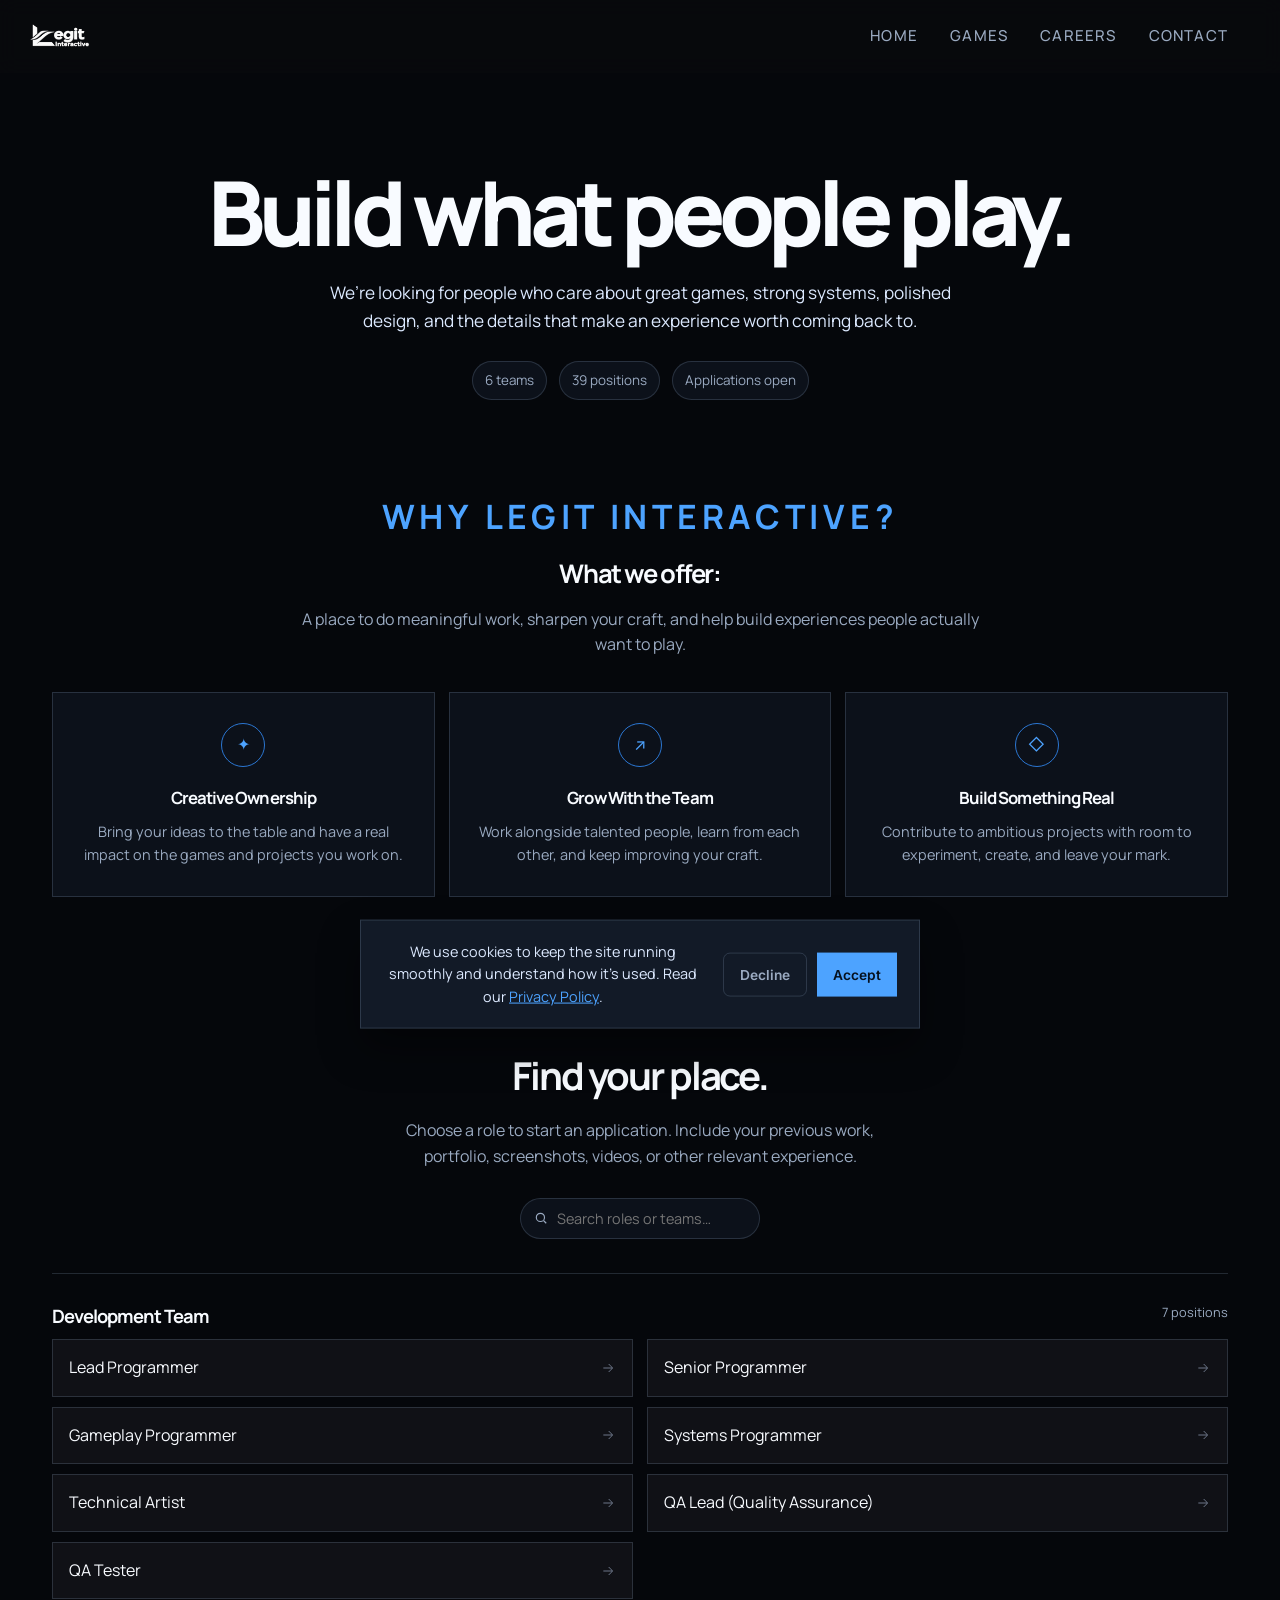
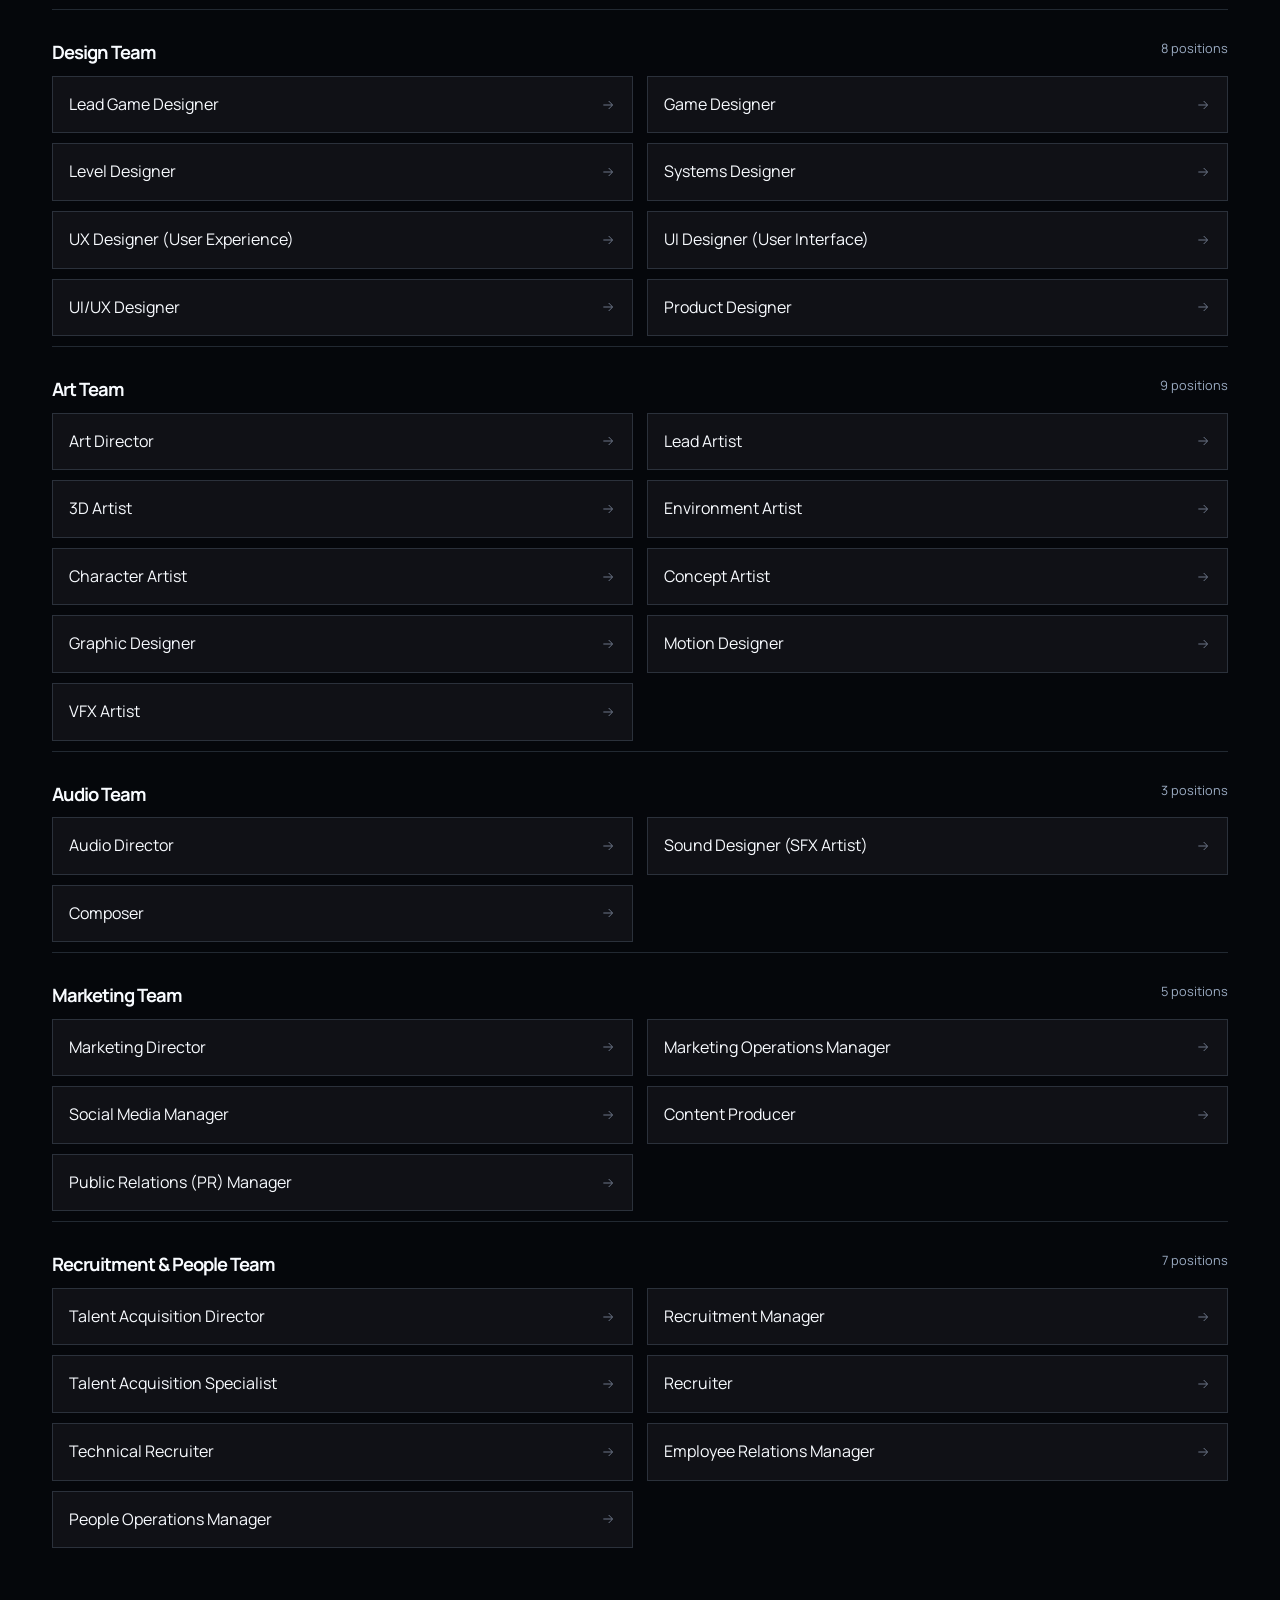
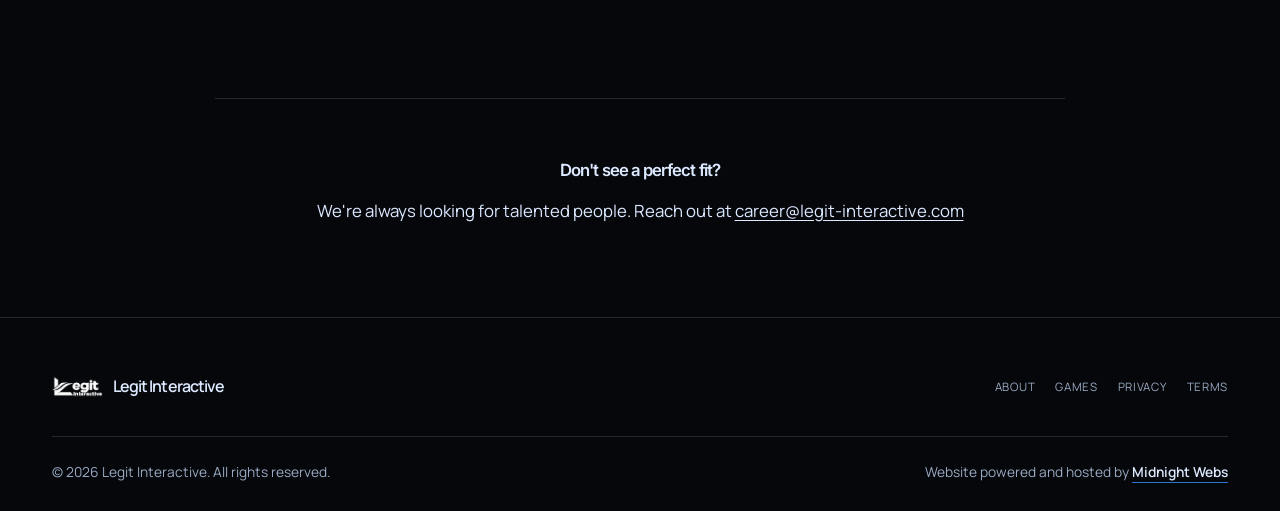
==== commit 5071f640: "Add files via upload" ====
--- a/careers/index.html
+++ b/careers/index.html
@@ -9,10 +9,10 @@
 <link rel="preconnect" href="https://fonts.googleapis.com">
 <link rel="preconnect" href="https://fonts.gstatic.com" crossorigin>
 <link href="https://fonts.googleapis.com/css2?family=Bricolage+Grotesque:wght@400;500;600;700&family=Inter:wght@400;500;600;700&display=swap" rel="stylesheet">
-<style>:root{--bg:#0d0e11;--surface:#15161b;--surface-2:#1c1e25;--line:#2a2c33;--silver:#dadce1;--ink:#f3f2ed;--muted:#93959d;--gold:#e7b54b;--gold-dim:#a9803a;--maxw:1180px}*{box-sizing:border-box}html{scroll-behavior:smooth}@media (prefers-reduced-motion: reduce){html{scroll-behavior:auto}*{animation-duration:.001ms !important;animation-iteration-count:1 !important;transition-duration:.001ms !important}}body{margin:0;background:var(--bg);color:var(--ink);font-family:Inter,sans-serif;line-height:1.6;-webkit-font-smoothing:antialiased;text-align:center}h1,h2,h3{font-family:'Bricolage Grotesque',sans-serif;margin:0}a{color:inherit}button,input,textarea{font:inherit}:focus-visible{outline:2px solid var(--gold);outline-offset:3px}#starfield{position:fixed;inset:0;z-index:-1;pointer-events:none}.site-nav{position:fixed;inset:0 0 auto;z-index:100;background:rgba(13,14,17,.72);backdrop-filter:blur(10px);border-bottom:1px solid transparent;transition:.3s}.site-nav.scrolled{border-color:var(--line)}.nav-inner{max-width:var(--maxw);margin:0 auto;padding:16px 32px;display:flex;align-items:center;justify-content:space-between}.brand{display:flex;align-items:center;gap:10px;text-decoration:none;margin-left:-22px}.brand img{height:26px;width:auto}.links{display:flex;align-items:center;gap:32px}.links a{text-decoration:none;color:var(--muted);font-size:.94rem;font-weight:500;transition:color .2s ease}.links a:hover,.links a.active{color:var(--ink)}.menu-toggle{display:none;background:none;border:0;color:var(--ink);padding:6px}.hero{max-width:var(--maxw);margin:auto;padding:170px 32px 90px;text-align:center}.eyebrow{color:var(--gold);font-size:.78rem;font-weight:700;letter-spacing:.14em;text-transform:uppercase;margin-bottom:18px}.hero h1{font-size:clamp(3rem,7vw,5.8rem);line-height:.98;max-width:900px;margin-left:auto;margin-right:auto}.hero p{color:var(--silver);font-size:1.08rem;max-width:650px;margin:26px auto}.hero-meta{display:flex;gap:12px;flex-wrap:wrap;justify-content:center}.meta{border:1px solid var(--line);background:var(--surface);padding:8px 12px;border-radius:999px;color:var(--muted);font-size:.84rem}.jobs-section{padding:20px 0 110px}.jobs-wrap,.application-wrap,.footer-inner{max-width:var(--maxw);margin:auto;padding:0 32px}.section-heading{display:flex;flex-direction:column;align-items:center;gap:12px;margin-bottom:28px;text-align:center}.section-heading h2{font-size:clamp(1.8rem,3vw,2.5rem)}.section-heading p{color:var(--muted);max-width:520px;margin:0 auto}.search-wrap{position:relative;width:240px;max-width:100%;margin:0 auto 34px;transition:width .28s cubic-bezier(.16,1,.3,1)}.search-icon{position:absolute;top:50%;left:14px;transform:translateY(-50%);color:var(--muted);pointer-events:none}.search{display:block;width:100%;background:var(--surface);border:1px solid var(--line);color:var(--ink);border-radius:999px;padding:8px 14px 8px 36px;outline:0;text-align:left;font-size:.9rem;transition:border-color .2s ease}.search:focus{border-color:var(--gold-dim)}.team{border-top:1px solid var(--line);padding:28px 0 10px}.team-head{display:flex;justify-content:space-between;margin-bottom:8px}.team-head h3{font-size:1.15rem}.team-count{color:var(--muted);font-size:.8rem}.job-list{display:grid;grid-template-columns:repeat(2,1fr);gap:10px 14px}.job{display:flex;justify-content:space-between;align-items:center;gap:18px;padding:15px 16px;border:1px solid var(--line);background:rgba(21,22,27,.72);color:var(--ink);border-radius:10px;cursor:pointer;transition:.2s}.job:hover{transform:translateY(-1px);border-color:var(--gold-dim);background:var(--surface-2)}.job svg{width:16px;flex-shrink:0;color:var(--muted)}.no-results{display:none;color:var(--muted);padding:30px 0;border-top:1px solid var(--line)}
+<style>:root{--bg:#0d0e11;--surface:#15161b;--surface-2:#1c1e25;--line:#2a2c33;--silver:#dadce1;--ink:#f3f2ed;--muted:#93959d;--gold:#e7b54b;--gold-dim:#a9803a;--maxw:1180px}*{box-sizing:border-box}html{scroll-behavior:smooth}@media (prefers-reduced-motion: reduce){html{scroll-behavior:auto}*{animation-duration:.001ms !important;animation-iteration-count:1 !important;transition-duration:.001ms !important}}body{margin:0;background:var(--bg);color:var(--ink);font-family:Inter,sans-serif;line-height:1.6;-webkit-font-smoothing:antialiased;text-align:center}h1,h2,h3{font-family:'Bricolage Grotesque',sans-serif;margin:0}a{color:inherit}button,input,textarea{font:inherit}:focus-visible{outline:2px solid var(--gold);outline-offset:3px}#starfield{position:fixed;inset:0;z-index:-1;pointer-events:none}.site-nav{position:fixed;inset:0 0 auto;z-index:100;background:rgba(13,14,17,.72);backdrop-filter:blur(10px);border-bottom:1px solid transparent;transition:.3s}.site-nav.scrolled{border-color:var(--line)}.nav-inner{max-width:var(--maxw);margin:0 auto;padding:16px 32px;display:flex;align-items:center;justify-content:space-between}.brand{display:flex;align-items:center;gap:10px;text-decoration:none;margin-left:-22px}.brand img{height:26px;width:auto}nav.links{display:flex;align-items:center;gap:32px}nav.links a{text-decoration:none;color:var(--muted);font-size:.94rem;font-weight:500;transition:color .2s ease}nav.links a:hover,nav.links a.active{color:var(--ink)}.menu-toggle{display:none;background:none;border:0;color:var(--ink);padding:6px}.hero{max-width:var(--maxw);margin:auto;padding:170px 32px 90px;text-align:center}.eyebrow{color:var(--gold);font-size:.78rem;font-weight:700;letter-spacing:.14em;text-transform:uppercase;margin-bottom:18px}.hero h1{font-size:clamp(3rem,7vw,5.8rem);line-height:.98;max-width:900px;margin-left:auto;margin-right:auto}.hero p{color:var(--silver);font-size:1.08rem;max-width:650px;margin:26px auto}.hero-meta{display:flex;gap:12px;flex-wrap:wrap;justify-content:center}.meta{border:1px solid var(--line);background:var(--surface);padding:8px 12px;border-radius:999px;color:var(--muted);font-size:.84rem}.jobs-section{padding:20px 0 110px}.jobs-wrap,.application-wrap,.footer-inner{max-width:var(--maxw);margin:auto;padding:0 32px}.section-heading{display:flex;flex-direction:column;align-items:center;gap:12px;margin-bottom:28px;text-align:center}.section-heading h2{font-size:clamp(1.8rem,3vw,2.5rem)}.section-heading p{color:var(--muted);max-width:520px;margin:0 auto}.search-wrap{position:relative;width:240px;max-width:100%;margin:0 auto 34px;transition:width .28s cubic-bezier(.16,1,.3,1)}.search-icon{position:absolute;top:50%;left:14px;transform:translateY(-50%);color:var(--muted);pointer-events:none}.search{display:block;width:100%;background:var(--surface);border:1px solid var(--line);color:var(--ink);border-radius:999px;padding:8px 14px 8px 36px;outline:0;text-align:left;font-size:.9rem;transition:border-color .2s ease}.search:focus{border-color:var(--gold-dim)}.team{border-top:1px solid var(--line);padding:28px 0 10px}.team-head{display:flex;justify-content:space-between;margin-bottom:8px}.team-head h3{font-size:1.15rem}.team-count{color:var(--muted);font-size:.8rem}.job-list{display:grid;grid-template-columns:repeat(2,1fr);gap:10px 14px}.job{display:flex;justify-content:space-between;align-items:center;gap:18px;padding:15px 16px;border:1px solid var(--line);background:rgba(21,22,27,.72);color:var(--ink);border-radius:10px;cursor:pointer;transition:.2s}.job:hover{transform:translateY(-1px);border-color:var(--gold-dim);background:var(--surface-2)}.job svg{width:16px;flex-shrink:0;color:var(--muted)}.no-results{display:none;color:var(--muted);padding:30px 0;border-top:1px solid var(--line)}
 .why{padding:0 0 90px}.why-wrap{max-width:var(--maxw);margin:auto;padding:0 32px;text-align:center}.why-intro{max-width:700px;margin:0 auto 34px}.why-intro .eyebrow{font-size:2.1rem;letter-spacing:.02em;margin-bottom:10px}.why-intro h2{font-size:1.6rem}.why-intro p{color:var(--muted);margin:12px auto 0}.why-grid{display:grid;grid-template-columns:repeat(3,1fr);gap:14px}.why-card{padding:30px 24px;border:1px solid var(--line);background:var(--surface);border-radius:14px}.why-icon{width:44px;height:44px;border:1px solid var(--gold-dim);border-radius:50%;display:grid;place-items:center;margin:0 auto 18px;color:var(--gold)}.why-card h3{font-size:1.05rem;margin-bottom:8px}.why-card p{color:var(--muted);font-size:.9rem;margin:0}
 
-.application{display:none;padding:100px 0 120px;border-top:1px solid var(--line);background:var(--surface)}.application.show{display:block}.application-grid{display:grid;grid-template-columns:.75fr 1.25fr;gap:70px}.application-intro h2{font-size:clamp(2rem,4vw,3.2rem);line-height:1.05}.application-intro p{color:var(--muted);max-width:390px}.selected-badge{display:inline-flex;margin-top:20px;padding:9px 12px;border:1px solid var(--gold-dim);color:var(--gold);border-radius:999px;font-size:.82rem;font-weight:600}.form-card{background:var(--bg);border:1px solid var(--line);border-radius:14px;padding:26px}.field{margin-bottom:18px}.field label{display:block;color:var(--silver);font-size:.86rem;font-weight:600;margin-bottom:8px}.field input,.field textarea{width:100%;border:1px solid var(--line);background:var(--surface);color:var(--ink);border-radius:9px;padding:12px 13px;outline:0;text-align:left}.field input:focus,.field textarea:focus{border-color:var(--gold-dim)}.field textarea{min-height:270px;resize:vertical}.two{display:grid;grid-template-columns:1fr 1fr;gap:14px}.file-box{border:1px dashed #3a3c44;border-radius:9px;padding:14px;background:var(--surface)}.file-box input{border:0;padding:0;background:none}.hint{color:var(--muted);font-size:.76rem;margin-top:7px}.submit-row{display:flex;align-items:center;justify-content:space-between;gap:18px}.submit{border:0;background:var(--gold);color:#141209;padding:13px 20px;border-radius:9px;font-weight:700;cursor:pointer}.back{border:0;background:none;color:var(--muted);cursor:pointer}.back:hover{color:var(--ink)}footer{border-top:1px solid var(--line);padding:56px 0 28px}.footer-top{display:flex;justify-content:space-between;align-items:center;gap:32px;flex-wrap:wrap;padding-bottom:36px;border-bottom:1px solid var(--line)}.footer-brand{display:flex;align-items:center;gap:10px}.footer-brand img{height:22px}.footer-brand span{font-family:'Bricolage Grotesque';font-weight:600;color:var(--silver)}.footer-links{display:flex;gap:24px}.footer-links a{color:var(--muted);text-decoration:none;font-size:.9rem}.footer-bottom{padding-top:24px;display:flex;justify-content:space-between;align-items:center;gap:16px;flex-wrap:wrap;color:var(--muted);font-size:.86rem}.footer-bottom a.midnight{color:var(--silver);text-decoration:none;font-weight:600;border-bottom:1px solid var(--gold-dim);padding-bottom:1px;transition:color .2s ease, border-color .2s ease}.footer-bottom a.midnight:hover{color:var(--gold);border-color:var(--gold)}.cookie-banner{position:fixed;left:24px;right:24px;bottom:24px;max-width:560px;margin:0 auto;background:var(--surface-2);border:1px solid var(--line);border-radius:12px;padding:20px 22px;display:flex;align-items:center;gap:20px;box-shadow:0 20px 40px rgba(0,0,0,.4);z-index:200;transform:translateY(140%);transition:transform .5s cubic-bezier(.16,1,.3,1)}.cookie-banner.show{transform:translateY(0)}.cookie-banner p{margin:0;font-size:.9rem;color:var(--silver);line-height:1.55;flex:1}.cookie-actions{display:flex;gap:10px;flex-shrink:0}.cookie-actions button{border:none;border-radius:7px;padding:10px 16px;font-size:.86rem;font-weight:600;cursor:pointer;font-family:Inter,sans-serif}.cookie-accept{background:var(--gold);color:#141209}.cookie-accept:hover{background:#f2c667}.cookie-decline{background:transparent;color:var(--muted);border:1px solid var(--line) !important}.cookie-decline:hover{color:var(--ink)}@media(max-width:860px){.links{position:fixed;top:64px;left:0;right:0;background:var(--bg);border-bottom:1px solid var(--line);flex-direction:column;gap:0;padding:8px 32px 20px;transform:translateY(-140%);opacity:0;pointer-events:none;transition:.35s}.links.open{transform:translateY(0);opacity:1;pointer-events:auto}.links a{width:100%;padding:12px 0}.menu-toggle{display:block}.section-heading{display:block}.section-heading p{text-align:center;margin-top:10px}.why-grid{grid-template-columns:1fr}.why-wrap{padding-left:20px;padding-right:20px}.job-list{grid-template-columns:1fr}.application-grid{grid-template-columns:1fr;gap:38px}.two{grid-template-columns:1fr}}@media(max-width:560px){.nav-inner,.hero,.jobs-wrap,.application-wrap,.footer-inner{padding-left:20px;padding-right:20px}.form-card{padding:18px}.submit-row{flex-direction:column-reverse;align-items:stretch}.submit{width:100%}.back{text-align:center}.cookie-banner{left:16px;right:16px;bottom:16px;flex-direction:column;align-items:stretch}.cookie-actions{justify-content:flex-end}}
+.application{display:none;padding:100px 0 120px;border-top:1px solid var(--line);background:var(--surface)}.application.show{display:block}.application-grid{display:grid;grid-template-columns:.75fr 1.25fr;gap:70px}.application-intro h2{font-size:clamp(2rem,4vw,3.2rem);line-height:1.05}.application-intro p{color:var(--muted);max-width:390px}.selected-badge{display:inline-flex;margin-top:20px;padding:9px 12px;border:1px solid var(--gold-dim);color:var(--gold);border-radius:999px;font-size:.82rem;font-weight:600}.form-card{background:var(--bg);border:1px solid var(--line);border-radius:14px;padding:26px}.field{margin-bottom:18px}.field label{display:block;color:var(--silver);font-size:.86rem;font-weight:600;margin-bottom:8px}.field input,.field textarea{width:100%;border:1px solid var(--line);background:var(--surface);color:var(--ink);border-radius:9px;padding:12px 13px;outline:0;text-align:left}.field input:focus,.field textarea:focus{border-color:var(--gold-dim)}.field textarea{min-height:270px;resize:vertical}.two{display:grid;grid-template-columns:1fr 1fr;gap:14px}.file-box{border:1px dashed #3a3c44;border-radius:9px;padding:14px;background:var(--surface)}.file-box input{border:0;padding:0;background:none}.hint{color:var(--muted);font-size:.76rem;margin-top:7px}.submit-row{display:flex;align-items:center;justify-content:space-between;gap:18px}.submit{border:0;background:var(--gold);color:#141209;padding:13px 20px;border-radius:9px;font-weight:700;cursor:pointer}.back{border:0;background:none;color:var(--muted);cursor:pointer}.back:hover{color:var(--ink)}footer{border-top:1px solid var(--line);padding:56px 0 28px}.footer-top{display:flex;justify-content:space-between;align-items:center;gap:32px;flex-wrap:wrap;padding-bottom:36px;border-bottom:1px solid var(--line)}.footer-brand{display:flex;align-items:center;gap:10px}.footer-brand img{height:22px}.footer-brand span{font-family:'Bricolage Grotesque';font-weight:600;color:var(--silver)}.footer-links{display:flex;gap:24px}.footer-links a{color:var(--muted);text-decoration:none;font-size:.9rem}.footer-bottom{padding-top:24px;display:flex;justify-content:space-between;align-items:center;gap:16px;flex-wrap:wrap;color:var(--muted);font-size:.86rem}.footer-bottom a.midnight{color:var(--silver);text-decoration:none;font-weight:600;border-bottom:1px solid var(--gold-dim);padding-bottom:1px;transition:color .2s ease, border-color .2s ease}.footer-bottom a.midnight:hover{color:var(--gold);border-color:var(--gold)}.cookie-banner{position:fixed;left:24px;right:24px;bottom:24px;max-width:560px;margin:0 auto;background:var(--surface-2);border:1px solid var(--line);border-radius:12px;padding:20px 22px;display:flex;align-items:center;gap:20px;box-shadow:0 20px 40px rgba(0,0,0,.4);z-index:200;transform:translateY(140%);transition:transform .5s cubic-bezier(.16,1,.3,1)}.cookie-banner.show{transform:translateY(0)}.cookie-banner p{margin:0;font-size:.9rem;color:var(--silver);line-height:1.55;flex:1}.cookie-actions{display:flex;gap:10px;flex-shrink:0}.cookie-actions button{border:none;border-radius:7px;padding:10px 16px;font-size:.86rem;font-weight:600;cursor:pointer;font-family:Inter,sans-serif}.cookie-accept{background:var(--gold);color:#141209}.cookie-accept:hover{background:#f2c667}.cookie-decline{background:transparent;color:var(--muted);border:1px solid var(--line) !important}.cookie-decline:hover{color:var(--ink)}@media(max-width:860px){nav.links{position:fixed;top:64px;left:0;right:0;background:var(--bg);border-bottom:1px solid var(--line);flex-direction:column;gap:0;padding:8px 32px 20px;transform:translateY(-140%);opacity:0;pointer-events:none;transition:.35s}nav.links.open{transform:translateY(0);opacity:1;pointer-events:auto}nav.links a{width:100%;padding:12px 0}.menu-toggle{display:block}.section-heading{display:block}.section-heading p{text-align:center;margin-top:10px}.why-grid{grid-template-columns:1fr}.why-wrap{padding-left:20px;padding-right:20px}.job-list{grid-template-columns:1fr}.application-grid{grid-template-columns:1fr;gap:38px}.two{grid-template-columns:1fr}}@media(max-width:560px){.nav-inner,.hero,.jobs-wrap,.application-wrap,.footer-inner{padding-left:20px;padding-right:20px}.form-card{padding:18px}.submit-row{flex-direction:column-reverse;align-items:stretch}.submit{width:100%}.back{text-align:center}.cookie-banner{left:16px;right:16px;bottom:16px;flex-direction:column;align-items:stretch}.cookie-actions{justify-content:flex-end}}
 .fit-section{padding:30px 32px 85px;text-align:center}
 .fit-wrap{max-width:850px;margin:0 auto;border-top:1px solid var(--line);padding-top:58px}
 .fit-eyebrow{color:var(--gold);font-size:.75rem;font-weight:700;letter-spacing:.14em;text-transform:uppercase;margin-bottom:12px}
